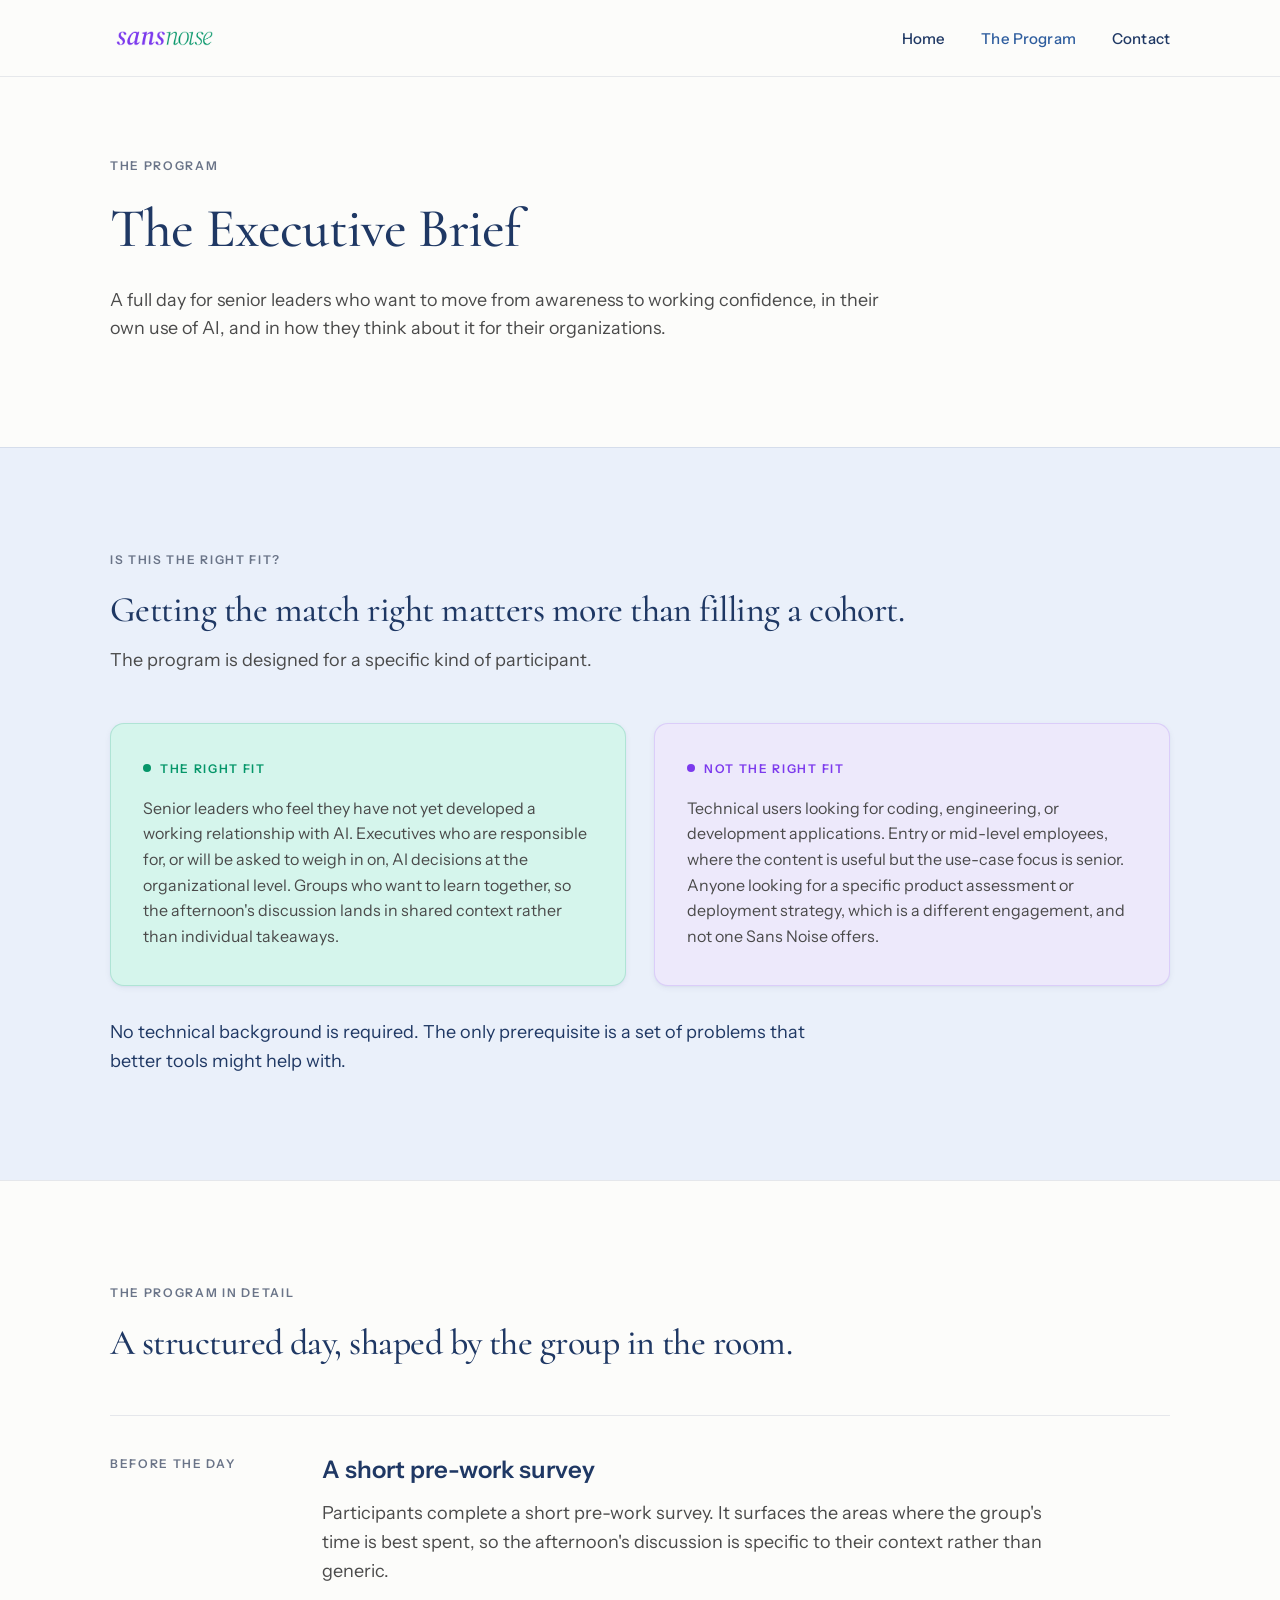
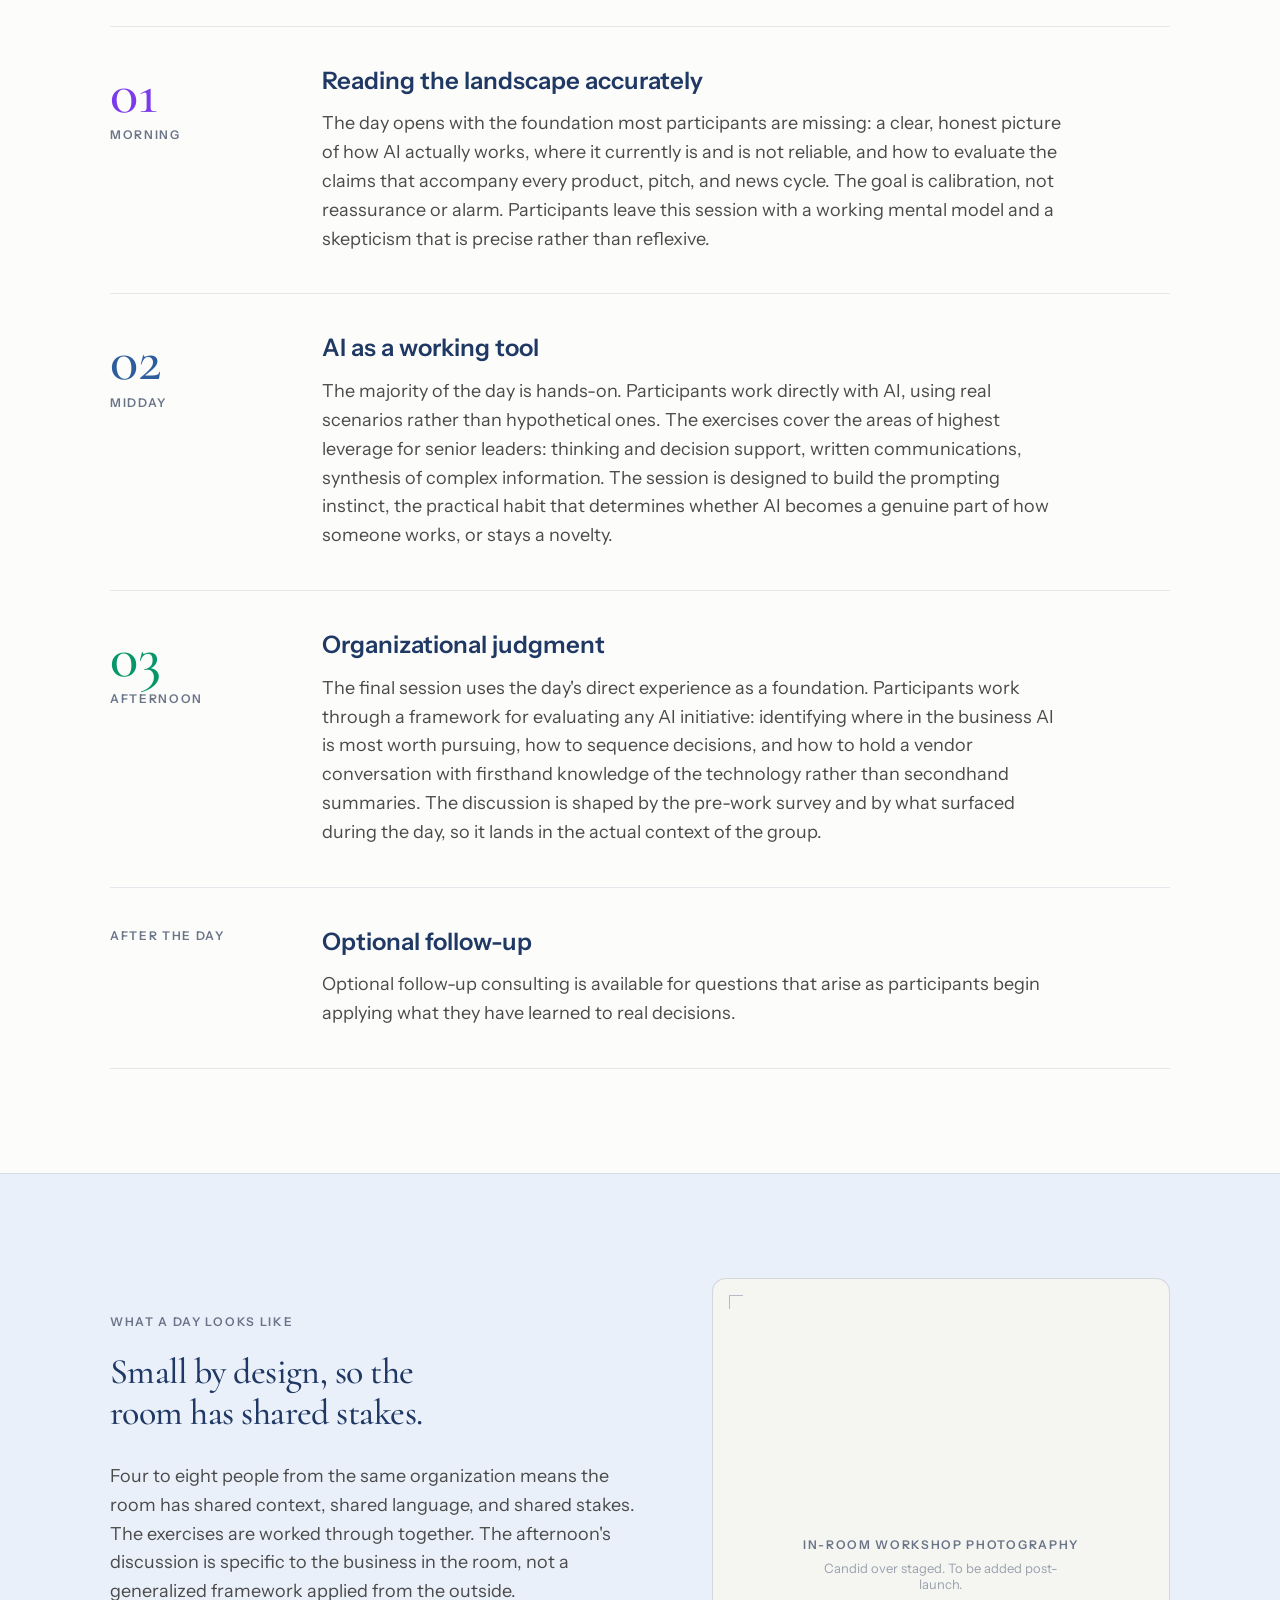
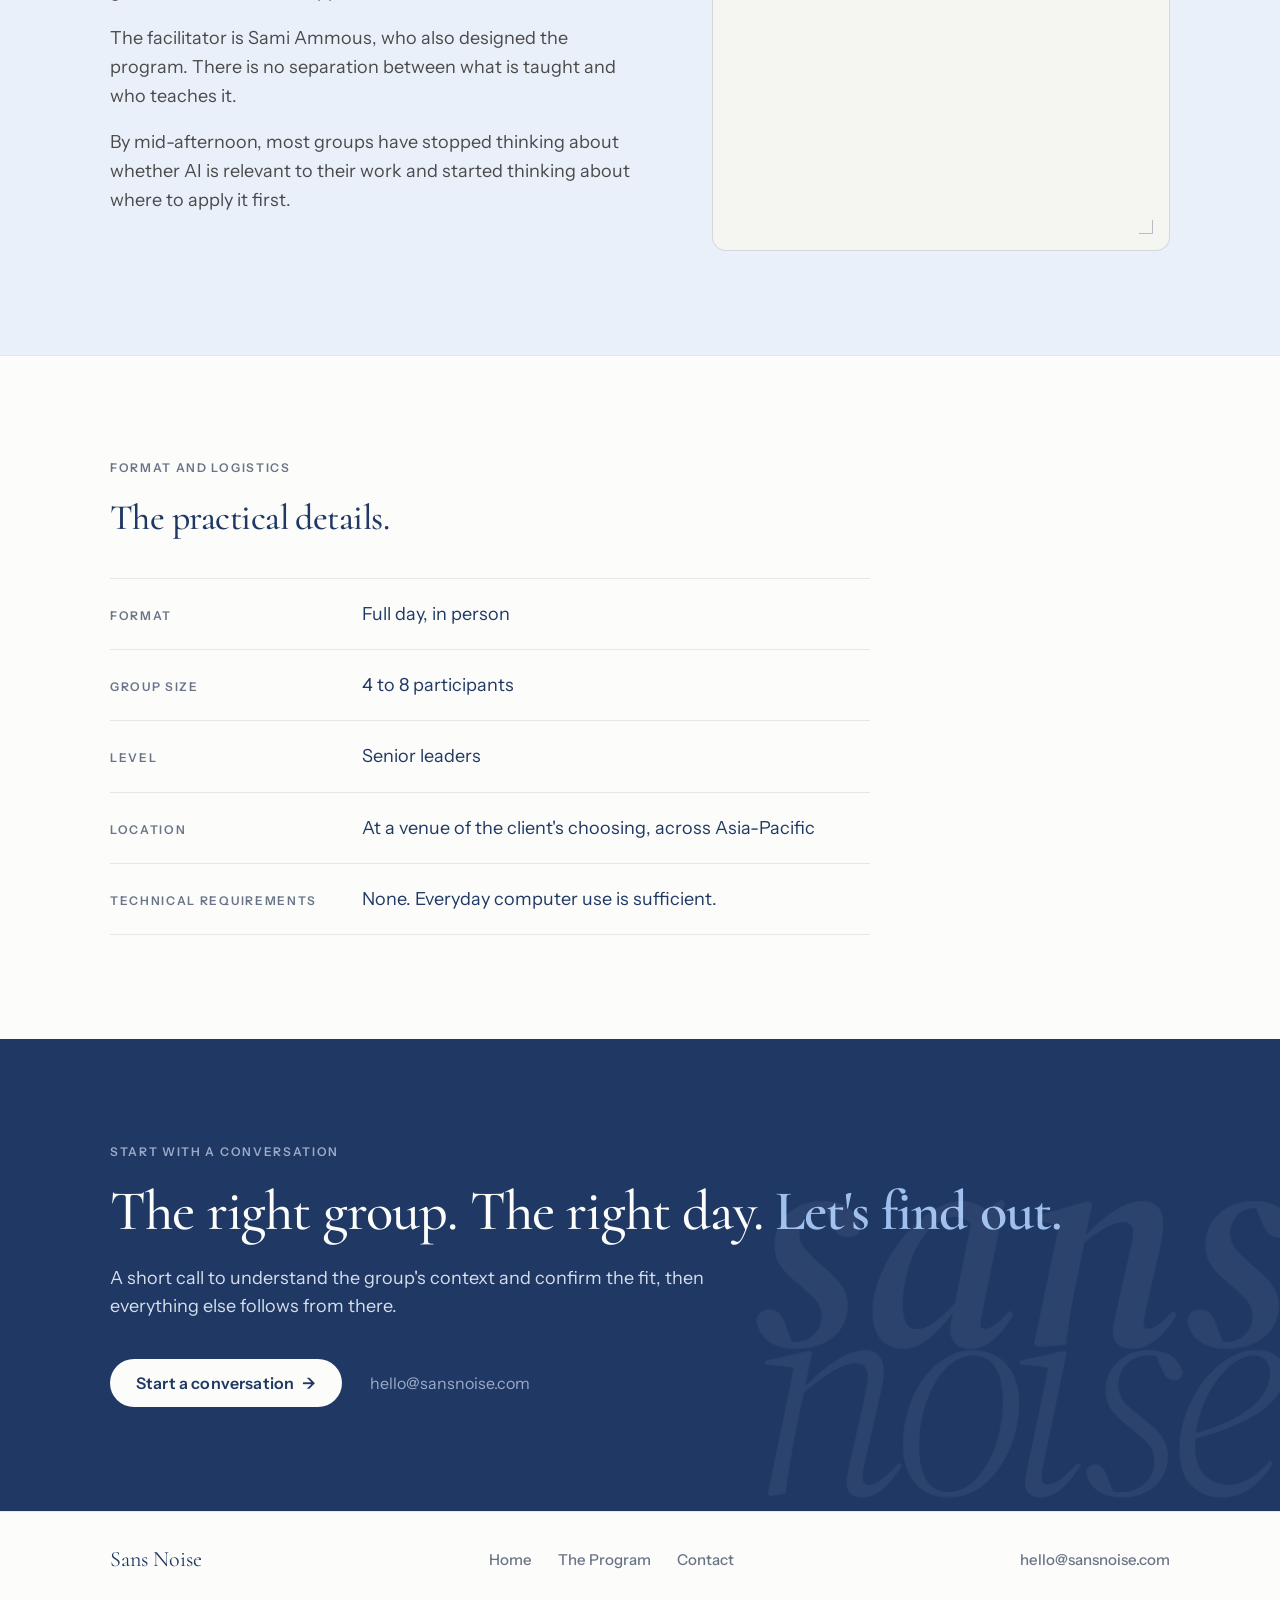
==== program.html @ 5d9443c8 "Latest" ====
<!doctype html>
<html lang="en">
<head>
<meta charset="utf-8">
<meta name="viewport" content="width=device-width, initial-scale=1">
<title>The Executive Brief | AI Leadership Workshop | Sans Noise</title>
<meta name="description" content="A structured full-day workshop for senior leaders. Small cohorts, real scenarios, practical outcomes. Delivered in-person across Asia-Pacific.">
<link rel="stylesheet" href="styles/sn-tokens.css">
<link rel="stylesheet" href="styles/site.css">
<style>
  /* ============================================================
     SANS NOISE · THE PROGRAM
     ============================================================ */

  .page-hero .page-hero__title { font-size: clamp(33px, 4.3vw, 55px); line-height: 1.1; max-width: none; text-wrap: pretty; }
  .page-hero .page-hero__sub { font-size: clamp(17px, 1.4vw, 20px); max-width: 66ch; }

  /* ---------- RIGHT FIT ---------- */
  .fit .eyebrow { margin-bottom: 22px; }
  .fit__head { margin: 0 0 16px; font-size: clamp(26px, 2.8vw, 40px); line-height: 1.16; max-width: none; }
  .fit__lead { margin: 0 0 48px; font-size: var(--fs-body-lg); line-height: var(--lh-relaxed); color: var(--fg-body); max-width: 56ch; }
  .fit__cols { display: grid; grid-template-columns: 1fr 1fr; gap: 28px; }
  @media (max-width: 760px) { .fit__cols { grid-template-columns: 1fr; } }
  .fit__col { padding: 32px 32px 36px; border-radius: var(--radius-lg); border: 1px solid var(--border-hair); background: var(--sn-white); box-shadow: var(--shadow-sm); }
  .fit__col.yes { background: var(--sn-forest-tint); border-color: rgba(5,150,105,0.18); }
  .fit__col.no { background: var(--sn-violet-tint); border-color: rgba(124,58,237,0.16); }
  .fit__col .tag {
    display: inline-flex; align-items: center; gap: 9px; margin-bottom: 20px;
    font-family: var(--font-sans); font-size: var(--fs-eyebrow); font-weight: var(--weight-semibold);
    letter-spacing: var(--tracking-eyebrow); text-transform: uppercase;
  }
  .fit__col.yes .tag { color: var(--sn-forest); }
  .fit__col.no .tag { color: var(--sn-violet); }
  .fit__col .tag .dot { width: 8px; height: 8px; border-radius: 999px; }
  .fit__col.yes .tag .dot { background: var(--sn-forest); }
  .fit__col.no .tag .dot { background: var(--sn-violet); }
  .fit__col p { margin: 0; font-size: var(--fs-body); line-height: var(--lh-relaxed); color: var(--fg-body); }
  .fit__note { margin-top: 28px; }
  .fit__plainnote { margin: 32px 0 0; font-size: var(--fs-body-lg); line-height: var(--lh-relaxed); color: var(--fg-1); max-width: 60ch; }

  /* ---------- PROGRAM IN DETAIL ---------- */
  .detail .eyebrow { margin-bottom: 22px; }
  .detail__head { margin: 0 0 52px; font-size: clamp(26px, 2.8vw, 40px); line-height: 1.16; max-width: none; }
  .phase {
    display: grid; grid-template-columns: 168px 1fr; gap: 44px;
    padding: 40px 0; border-top: 1px solid var(--border-hair); align-items: start;
  }
  .phase:last-child { border-bottom: 1px solid var(--border-hair); }
  @media (max-width: 760px) { .phase { grid-template-columns: 1fr; gap: 14px; padding: 32px 0; } }
  .phase__rail { display: flex; flex-direction: column; gap: 6px; }
  .phase__num { font-family: var(--font-display); font-style: italic; font-weight: 500; font-size: clamp(40px, 4.6vw, 60px); line-height: 0.92; color: var(--sn-midblue); }
  .phase__kicker { font-family: var(--font-sans); font-size: var(--fs-eyebrow); font-weight: var(--weight-semibold); letter-spacing: var(--tracking-eyebrow); text-transform: uppercase; color: var(--fg-2); }
  .phase__title { margin: 0 0 14px; font-family: var(--font-sans); font-weight: 600; font-size: var(--fs-h5); line-height: 1.2; color: var(--fg-1); }
  .phase__body { margin: 0; font-size: var(--fs-body-lg); line-height: var(--lh-relaxed); color: var(--fg-body); max-width: 62ch; }
  .phase--book .phase__title { color: var(--sn-navy); }
  .phase__num.n1 { color: var(--sn-violet); }
  .phase__num.n3 { color: var(--sn-forest); }

  /* ---------- A DAY ---------- */
  .day__grid { display: grid; grid-template-columns: 1.08fr 0.92fr; gap: 64px; align-items: center; }
  @media (max-width: 880px) { .day__grid { grid-template-columns: 1fr; gap: 44px; } }
  .day .eyebrow { margin-bottom: 22px; }
  .day__head { margin: 0 0 28px; font-size: clamp(26px, 2.8vw, 38px); line-height: 1.16; max-width: 20ch; }
  .day__body p { margin: 0 0 18px; font-size: var(--fs-body-lg); line-height: var(--lh-relaxed); color: var(--fg-body); max-width: 56ch; }
  .day__body p:last-child { margin-bottom: 0; }

  /* ---------- LOGISTICS ---------- */
  .specs .eyebrow { margin-bottom: 22px; }
  .specs__head { margin: 0 0 40px; font-size: clamp(26px, 2.8vw, 38px); line-height: 1.16; max-width: 18ch; }
  .specs__list { display: grid; gap: 0; max-width: 760px; }
  .spec { display: grid; grid-template-columns: 220px 1fr; gap: 32px; padding: 22px 0; border-top: 1px solid var(--border-hair); align-items: baseline; }
  .spec:last-child { border-bottom: 1px solid var(--border-hair); }
  @media (max-width: 600px) { .spec { grid-template-columns: 1fr; gap: 6px; padding: 18px 0; } }
  .spec__k { font-family: var(--font-sans); font-size: var(--fs-eyebrow); font-weight: var(--weight-semibold); letter-spacing: var(--tracking-eyebrow); text-transform: uppercase; color: var(--fg-2); }
  .spec__v { font-size: var(--fs-body-lg); line-height: var(--lh-normal); color: var(--fg-1); }
</style>
</head>
<body>

  <!-- ============== HEADER ============== -->
  <header class="site-header">
    <div class="wrap">
      <a class="brand" href="index.html" aria-label="Sans Noise home">
        <img src="assets/logo-horizontal.png" alt="Sans Noise">
      </a>
      <nav class="nav" aria-label="Primary">
        <a href="index.html">Home</a>
        <a href="program.html" aria-current="page">The Program</a>
        <!-- <a href="perspectives.html">Perspectives</a> -->
        <a href="contact.html">Contact</a>
      </nav>
    </div>
  </header>

  <main>
    <!-- ============== HERO ============== -->
    <section class="page-hero" data-screen-label="Program Hero">
      <div class="wrap">
        <div class="reveal">
          <p class="eyebrow">The Program</p>
          <h1 class="page-hero__title display-type">The Executive Brief</h1>
          <p class="page-hero__sub">A full day for senior leaders who want to move from awareness to working confidence, in their own use of AI, and in how they think about it for their organizations.</p>
        </div>
      </div>
    </section>

    <!-- ============== IS THIS THE RIGHT FIT ============== -->
    <section class="band band--pale fit" data-screen-label="Right Fit">
      <div class="wrap">
        <p class="eyebrow reveal">Is this the right fit?</p>
        <h2 class="fit__head display-type reveal">Getting the match right matters more than filling a cohort.</h2>
        <p class="fit__lead reveal">The program is designed for a specific kind of participant.</p>
        <div class="fit__cols">
          <div class="fit__col yes reveal">
            <span class="tag"><span class="dot"></span>The right fit</span>
            <p>Senior leaders who feel they have not yet developed a working relationship with AI. Executives who are responsible for, or will be asked to weigh in on, AI decisions at the organizational level. Groups who want to learn together, so the afternoon's discussion lands in shared context rather than individual takeaways.</p>
          </div>
          <div class="fit__col no reveal">
            <span class="tag"><span class="dot"></span>Not the right fit</span>
            <p>Technical users looking for coding, engineering, or development applications. Entry or mid-level employees, where the content is useful but the use-case focus is senior. Anyone looking for a specific product assessment or deployment strategy, which is a different engagement, and not one Sans Noise offers.</p>
          </div>
        </div>
        <div class="fit__note reveal">
          <p class="fit__plainnote">No technical background is required. The only prerequisite is a set of problems that better tools might help with.</p>
        </div>
      </div>
    </section>

    <!-- ============== THE PROGRAM IN DETAIL ============== -->
    <section class="band detail" data-screen-label="Program Detail">
      <div class="wrap">
        <p class="eyebrow reveal">The Program in Detail</p>
        <h2 class="detail__head display-type reveal">A structured day, shaped by the group in the room.</h2>
        <div class="phases">
          <article class="phase phase--book reveal">
            <div class="phase__rail"><span class="phase__kicker">Before the day</span></div>
            <div>
              <h3 class="phase__title">A short pre-work survey</h3>
              <p class="phase__body">Participants complete a short pre-work survey. It surfaces the areas where the group's time is best spent, so the afternoon's discussion is specific to their context rather than generic.</p>
            </div>
          </article>
          <article class="phase reveal">
            <div class="phase__rail"><span class="phase__num n1">01</span><span class="phase__kicker">Morning</span></div>
            <div>
              <h3 class="phase__title">Reading the landscape accurately</h3>
              <p class="phase__body">The day opens with the foundation most participants are missing: a clear, honest picture of how AI actually works, where it currently is and is not reliable, and how to evaluate the claims that accompany every product, pitch, and news cycle. The goal is calibration, not reassurance or alarm. Participants leave this session with a working mental model and a skepticism that is precise rather than reflexive.</p>
            </div>
          </article>
          <article class="phase reveal">
            <div class="phase__rail"><span class="phase__num">02</span><span class="phase__kicker">Midday</span></div>
            <div>
              <h3 class="phase__title">AI as a working tool</h3>
              <p class="phase__body">The majority of the day is hands-on. Participants work directly with AI, using real scenarios rather than hypothetical ones. The exercises cover the areas of highest leverage for senior leaders: thinking and decision support, written communications, synthesis of complex information. The session is designed to build the prompting instinct, the practical habit that determines whether AI becomes a genuine part of how someone works, or stays a novelty.</p>
            </div>
          </article>
          <article class="phase reveal">
            <div class="phase__rail"><span class="phase__num n3">03</span><span class="phase__kicker">Afternoon</span></div>
            <div>
              <h3 class="phase__title">Organizational judgment</h3>
              <p class="phase__body">The final session uses the day's direct experience as a foundation. Participants work through a framework for evaluating any AI initiative: identifying where in the business AI is most worth pursuing, how to sequence decisions, and how to hold a vendor conversation with firsthand knowledge of the technology rather than secondhand summaries. The discussion is shaped by the pre-work survey and by what surfaced during the day, so it lands in the actual context of the group.</p>
            </div>
          </article>
          <article class="phase phase--book reveal">
            <div class="phase__rail"><span class="phase__kicker">After the day</span></div>
            <div>
              <h3 class="phase__title">Optional follow-up</h3>
              <p class="phase__body">Optional follow-up consulting is available for questions that arise as participants begin applying what they have learned to real decisions.</p>
            </div>
          </article>
        </div>
      </div>
    </section>

    <!-- ============== WHAT A DAY LOOKS LIKE ============== -->
    <section class="band band--pale day" data-screen-label="A Day">
      <div class="wrap">
        <div class="day__grid">
          <div class="reveal">
            <p class="eyebrow">What a Day Looks Like</p>
            <h2 class="day__head display-type">Small by design, so the room has shared stakes.</h2>
            <div class="day__body">
              <p>Four to eight people from the same organization means the room has shared context, shared language, and shared stakes. The exercises are worked through together. The afternoon's discussion is specific to the business in the room, not a generalized framework applied from the outside.</p>
              <p>The facilitator is Sami Ammous, who also designed the program. There is no separation between what is taught and who teaches it.</p>
              <p>By mid-afternoon, most groups have stopped thinking about whether AI is relevant to their work and started thinking about where to apply it first.</p>
            </div>
          </div>
          <div class="reveal">
            <div class="photo-slot ratio-portrait">
              <span class="ps-label">In-room workshop photography</span>
              <span class="ps-note">Candid over staged. To be added post-launch.</span>
            </div>
          </div>
        </div>
      </div>
    </section>

    <!-- ============== FORMAT AND LOGISTICS ============== -->
    <section class="band specs" data-screen-label="Logistics">
      <div class="wrap">
        <p class="eyebrow reveal">Format and Logistics</p>
        <h2 class="specs__head display-type reveal">The practical details.</h2>
        <div class="specs__list reveal">
          <div class="spec"><div class="spec__k">Format</div><div class="spec__v">Full day, in person</div></div>
          <div class="spec"><div class="spec__k">Group size</div><div class="spec__v">4 to 8 participants</div></div>
          <div class="spec"><div class="spec__k">Level</div><div class="spec__v">Senior leaders</div></div>
          <div class="spec"><div class="spec__k">Location</div><div class="spec__v">At a venue of the client's choosing, across Asia-Pacific</div></div>
          <div class="spec"><div class="spec__k">Technical requirements</div><div class="spec__v">None. Everyday computer use is sufficient.</div></div>
        </div>
      </div>
    </section>

    <!-- ============== CTA ============== -->
    <section class="band cta-band" data-screen-label="Program CTA">
      <div class="cta-band__watermark"><img src="assets/logo-watermark.png" alt=""></div>
      <div class="wrap">
        <p class="eyebrow reveal">Start with a conversation</p>
        <h2 class="cta-band__head display-type reveal">The right group. The right day. <em>Let's find out.</em></h2>
        <p class="cta-band__body reveal">A short call to understand the group's context and confirm the fit, then everything else follows from there.</p>
        <div class="cta-band__actions reveal">
          <a class="btn btn-inverse" href="contact.html">Start a conversation <span class="arr">→</span></a>
          <a class="cta-band__email" href="mailto:hello@sansnoise.com">hello@sansnoise.com</a>
        </div>
      </div>
    </section>
  </main>

  <!-- ============== FOOTER ============== -->
  <footer class="site-footer">
    <div class="wrap">
      <div class="foot-left">Sans Noise</div>
      <div class="foot-center">
        <a href="index.html">Home</a>
        <a href="program.html">The Program</a>
        <!-- <a href="perspectives.html">Perspectives</a> -->
        <a href="contact.html">Contact</a>
      </div>
      <div class="foot-right">
        <a href="mailto:hello@sansnoise.com">hello@sansnoise.com</a>
      </div>
    </div>
  </footer>

  <script>
    (function () {
      var els = document.querySelectorAll('.reveal');
      if (!('IntersectionObserver' in window) || matchMedia('(prefers-reduced-motion: reduce)').matches) {
        els.forEach(function (el) { el.classList.add('in'); });
        return;
      }
      var io = new IntersectionObserver(function (entries) {
        entries.forEach(function (en) {
          if (en.isIntersecting) { en.target.classList.add('in'); io.unobserve(en.target); }
        });
      }, { threshold: 0.12, rootMargin: '0px 0px -8% 0px' });
      els.forEach(function (el) {
        var r = el.getBoundingClientRect();
        if (r.top < (window.innerHeight || 0) * 0.95) { el.classList.add('in'); }
        else { io.observe(el); }
      });
      setTimeout(function () { els.forEach(function (el) { el.classList.add('in'); }); }, 2500);
    })();
  </script>
</body>
</html>
---- styles/sn-tokens.css ----
/* ============================================================
   SANS NOISE · COLORS & TYPE FOUNDATION
   "Clarity in a world of constant noise."
   ============================================================ */

/* ---------- FONTS ---------- */
@font-face {
  font-family: "Cormorant";
  src: url("../fonts/Cormorant-VariableFont_wght.ttf") format("truetype-variations");
  font-weight: 300 700;
  font-style: normal;
  font-display: swap;
}
@font-face {
  font-family: "Cormorant";
  src: url("../fonts/Cormorant-VariableFont_wght.ttf") format("truetype-variations");
  font-weight: 300 700;
  font-style: italic;
  font-display: swap;
  font-synthesis: style; /* TTF is upright; logotype italic is synthesized */
}
@font-face {
  font-family: "Instrument Sans";
  src: url("../fonts/InstrumentSans-VariableFont_wdth_wght.ttf") format("truetype-variations");
  font-weight: 400 700;
  font-style: normal;
  font-display: swap;
}

/* ============================================================
   COLOR TOKENS
   Three brand colors (Navy / Violet / Forest), matching tints,
   and a warm off-white neutral ramp. The Cream/Canvas backdrop
   is non-negotiable — pure #FFFFFF is reserved for cards and
   surfaces that need to lift off the page.
   ============================================================ */
:root {
  /* --- Primary brand --- */
  --sn-navy:   #1A2C52;  /* Ink. Backgrounds for hero/title/module-cover slides. */
  --sn-violet: #7C3AED;  /* "sans" — accent, links, emphasis on light bgs. */
  --sn-forest: #059669;  /* "noise" — accent, success, positive deltas. */

  /* Slightly darker navy steps used in the deck for layering */
  --sn-navy-700: #1E3668;
  --sn-navy-600: #2A4480;

  /* --- Tints (10–15% wash of each primary) --- */
  --sn-violet-tint: #EDE9FB;
  --sn-forest-tint: #D5F5EC;
  --sn-navy-tint:   #E8EBF2;

  /* --- Neutrals (warm, paper-leaning) --- */
  --sn-canvas:  #FAFAF7;  /* Page background. Warm off-white. */
  --sn-surface: #F2F2EE;  /* Subtle elevated surface on canvas. */
  --sn-slate:   #6B7280;  /* Secondary text, meta, captions. */
  --sn-ink:     #1A2C52;  /* Primary text = Navy. */
  --sn-white:   #FFFFFF;  /* Cards, data tables, lift-off surfaces. */

  /* --- Semantic foreground / background aliases --- */
  --fg-1: var(--sn-ink);        /* Headlines, primary body */
  --fg-2: var(--sn-slate);      /* Secondary body, meta */
  --fg-3: #9CA3AF;              /* Tertiary, deemphasized */
  --fg-inverse: var(--sn-canvas); /* Text on navy backgrounds */
  --fg-violet:  var(--sn-violet);
  --fg-forest:  var(--sn-forest);

  --bg-page:    var(--sn-canvas);
  --bg-card:    var(--sn-white);
  --bg-soft:    var(--sn-surface);
  --bg-inverse: var(--sn-navy);
  --bg-violet-soft: var(--sn-violet-tint);
  --bg-forest-soft: var(--sn-forest-tint);
  --bg-navy-soft:   var(--sn-navy-tint);

  /* --- Borders / dividers --- */
  --border-hair:   rgba(26, 44, 82, 0.10);  /* navy @ 10% */
  --border-soft:   rgba(26, 44, 82, 0.18);
  --border-strong: rgba(26, 44, 82, 0.32);

  /* --- Semantic state --- */
  --positive: var(--sn-forest);
  --warning:  #B45309;   /* amber-700, warm to match palette */
  --critical: #B91C1C;   /* red-700 */

  /* ============================================================
     TYPE TOKENS
     Two families. No third. Discipline > decoration.
     - Cormorant (serif): logo, display headlines, pull quotes.
       Use sparingly — almost always in italic on the brand mark,
       upright for editorial display.
     - Instrument Sans: everything else. Body, UI, eyebrows,
       data labels, captions.
     ============================================================ */
  --font-display: "Cormorant", "Cormorant Garamond", Georgia, "Times New Roman", serif;
  --font-sans:    "Instrument Sans", "Inter", -apple-system, BlinkMacSystemFont, "Segoe UI", system-ui, sans-serif;
  --font-mono:    ui-monospace, "SF Mono", "JetBrains Mono", Menlo, Consolas, monospace;

  /* Scale — built around a 1920x1080 slide canvas; clamp on web */
  --fs-eyebrow:   0.75rem;   /* 12 — UPPERCASE label, tracked */
  --fs-meta:      0.8125rem; /* 13 — captions, footnotes */
  --fs-body-sm:   0.9375rem; /* 15 */
  --fs-body:      1rem;      /* 16 */
  --fs-body-lg:   1.125rem;  /* 18 — lead paragraphs */
  --fs-h6:        1.25rem;   /* 20 */
  --fs-h5:        1.5rem;    /* 24 */
  --fs-h4:        1.875rem;  /* 30 */
  --fs-h3:        2.5rem;    /* 40 */
  --fs-h2:        3.25rem;   /* 52 */
  --fs-h1:        4.5rem;    /* 72 */
  --fs-display:   6rem;      /* 96 — slide hero */

  --lh-tight:   1.05;
  --lh-snug:    1.2;
  --lh-normal:  1.45;
  --lh-relaxed: 1.6;

  --tracking-eyebrow: 0.14em;
  --tracking-display: -0.015em;
  --tracking-body:    0;

  --weight-regular:  400;
  --weight-medium:   500;
  --weight-semibold: 600;
  --weight-bold:     700;

  /* ============================================================
     SPACING · RADII · ELEVATION
     ============================================================ */
  --space-0:  0;
  --space-1:  4px;
  --space-2:  8px;
  --space-3:  12px;
  --space-4:  16px;
  --space-5:  24px;
  --space-6:  32px;
  --space-7:  48px;
  --space-8:  64px;
  --space-9:  96px;
  --space-10: 128px;

  --radius-xs: 4px;
  --radius-sm: 6px;
  --radius-md: 10px;
  --radius-lg: 14px;
  --radius-xl: 20px;
  --radius-pill: 999px;

  --shadow-xs: 0 1px 2px rgba(26, 44, 82, 0.06);
  --shadow-sm: 0 2px 6px rgba(26, 44, 82, 0.06), 0 1px 2px rgba(26, 44, 82, 0.04);
  --shadow-md: 0 8px 24px rgba(26, 44, 82, 0.08), 0 2px 4px rgba(26, 44, 82, 0.04);
  --shadow-lg: 0 16px 36px rgba(26, 44, 82, 0.10), 0 3px 8px rgba(26, 44, 82, 0.05);

  --ring-violet: 0 0 0 3px rgba(124, 58, 237, 0.18);
  --ring-forest: 0 0 0 3px rgba(5, 150, 105, 0.20);

  /* Motion — restrained, editorial */
  --ease-soft: cubic-bezier(0.22, 0.61, 0.36, 1);
  --ease-out:  cubic-bezier(0.16, 1, 0.3, 1);
  --dur-fast:   140ms;
  --dur-base:   240ms;
  --dur-slow:   520ms;
}

/* ============================================================
   SEMANTIC TYPE CLASSES
   Use these instead of restating font/size/weight everywhere.
   ============================================================ */
.sn-eyebrow {
  font-family: var(--font-sans);
  font-size: var(--fs-eyebrow);
  font-weight: var(--weight-semibold);
  letter-spacing: var(--tracking-eyebrow);
  text-transform: uppercase;
  color: var(--fg-2);
}

.sn-display {
  font-family: var(--font-display);
  font-style: italic;
  font-weight: 500;
  font-size: var(--fs-display);
  line-height: var(--lh-tight);
  letter-spacing: var(--tracking-display);
  color: var(--fg-1);
  text-wrap: balance;
}

.sn-h1 {
  font-family: var(--font-display);
  font-style: italic;
  font-weight: 500;
  font-size: var(--fs-h1);
  line-height: var(--lh-tight);
  letter-spacing: var(--tracking-display);
  color: var(--fg-1);
  text-wrap: balance;
}
.sn-h2 {
  font-family: var(--font-display);
  font-style: italic;
  font-weight: 500;
  font-size: var(--fs-h2);
  line-height: var(--lh-snug);
  color: var(--fg-1);
  text-wrap: balance;
}
.sn-h3 {
  font-family: var(--font-display);
  font-weight: 500;
  font-size: var(--fs-h3);
  line-height: var(--lh-snug);
  color: var(--fg-1);
}
.sn-h4 {
  font-family: var(--font-sans);
  font-weight: 600;
  font-size: var(--fs-h4);
  line-height: var(--lh-snug);
  color: var(--fg-1);
}
.sn-h5 {
  font-family: var(--font-sans);
  font-weight: 600;
  font-size: var(--fs-h5);
  line-height: var(--lh-snug);
  color: var(--fg-1);
}
.sn-h6 {
  font-family: var(--font-sans);
  font-weight: 600;
  font-size: var(--fs-h6);
  line-height: var(--lh-snug);
  color: var(--fg-1);
}

.sn-lead {
  font-family: var(--font-sans);
  font-size: var(--fs-body-lg);
  line-height: var(--lh-relaxed);
  color: var(--fg-1);
}

.sn-body {
  font-family: var(--font-sans);
  font-size: var(--fs-body);
  line-height: var(--lh-relaxed);
  color: var(--fg-1);
}

.sn-meta {
  font-family: var(--font-sans);
  font-size: var(--fs-meta);
  line-height: var(--lh-normal);
  color: var(--fg-2);
}

.sn-quote {
  font-family: var(--font-display);
  font-style: italic;
  font-weight: 500;
  font-size: var(--fs-h2);
  line-height: var(--lh-snug);
  color: var(--fg-1);
}

/* Inline accent helpers — used to colour single words in headlines
   ("constant noise.", "discernment:", "diagnose."). */
.sn-violet { color: var(--sn-violet); }
.sn-forest { color: var(--sn-forest); }
.sn-navy   { color: var(--sn-navy);   }
---- styles/site.css ----
/* ============================================================
   SANS NOISE · SITE FOUNDATION (shared across all pages)
   Loads after sn-tokens.css and re-points the brand palette to
   the v3 website spec: navy ink, mid-blue accent, pale-blue
   grounds, slate body, amber callouts. No violet, no forest.
   ============================================================ */

:root {
  /* --- v3 brand palette --- */
  --sn-navy:        #1F3864;  /* headings, nav, footer, chapter ground */
  --sn-navy-700:    #182C50;  /* hover / deepen */
  --sn-midblue:     #2E5D9E;  /* accent: links, hover, CTA buttons */
  --sn-midblue-700: #244B80;  /* button hover */
  --sn-paleblue:    #D9E2F3;  /* section grounds, dividers */
  --sn-paleblue-soft: #EAF0FA;/* lighter wash */
  --sn-slate-body:  #4A4A4A;  /* body text */
  --sn-amber-bg:    #FFF3CD;  /* callout fill */
  --sn-amber-border:#E6A817;  /* callout border */

  --sn-canvas:  #FCFCFA;      /* warm near-white page ground */
  --sn-surface: #F5F6F2;      /* quiet elevated surface */
  --sn-ink:     #1F3864;
  --sn-white:   #FFFFFF;

  /* semantic */
  --fg-1: #1F3864;            /* headings */
  --fg-body: #4A4A4A;         /* running body copy */
  --fg-2: #6A7488;            /* eyebrows, meta, captions */
  --fg-3: #9AA1AE;            /* tertiary */
  --fg-inverse: #FCFCFA;

  --accent: var(--sn-midblue);

  --border-hair:   rgba(31, 56, 100, 0.10);
  --border-soft:   rgba(31, 56, 100, 0.16);
  --border-strong: rgba(31, 56, 100, 0.30);

  --shadow-sm: 0 2px 6px rgba(31, 56, 100, 0.06), 0 1px 2px rgba(31, 56, 100, 0.04);
  --shadow-md: 0 8px 24px rgba(31, 56, 100, 0.08), 0 2px 4px rgba(31, 56, 100, 0.04);
  --shadow-lg: 0 18px 40px rgba(31, 56, 100, 0.10), 0 3px 8px rgba(31, 56, 100, 0.05);

  --ring-accent: 0 0 0 3px rgba(46, 93, 158, 0.20);

  /* tweakable site-level knobs (overridden on home) */
  --sec-pad-y: 104px;
  --measure: 1140px;
  --font-head: var(--font-display);
  --head-style: italic;
  --head-weight: 500;
  --head-track: var(--tracking-display);
}

*, *::before, *::after { box-sizing: border-box; }
html { scroll-behavior: smooth; }
@media (prefers-reduced-motion: reduce) { html { scroll-behavior: auto; } }

body {
  margin: 0;
  background: var(--sn-canvas);
  color: var(--fg-body);
  font-family: var(--font-sans);
  -webkit-font-smoothing: antialiased;
  text-rendering: optimizeLegibility;
}

::selection { background: var(--sn-paleblue); color: var(--sn-navy); }

.wrap { max-width: var(--measure); margin: 0 auto; padding: 0 40px; }
.wrap--narrow { max-width: 760px; }
@media (max-width: 720px) { .wrap { padding: 0 24px; } }

/* ---------- TYPE PRIMITIVES ---------- */
.eyebrow {
  font-family: var(--font-sans);
  font-size: var(--fs-eyebrow);
  font-weight: var(--weight-semibold);
  letter-spacing: var(--tracking-eyebrow);
  text-transform: uppercase;
  color: var(--fg-2);
  margin: 0;
}

.display-type {
  font-family: var(--font-head);
  font-style: var(--head-style);
  font-weight: var(--head-weight);
  letter-spacing: var(--head-track);
  color: var(--fg-1);
}
em.accent { color: var(--accent); font-style: italic; font-weight: 600; }
.hl-violet { color: var(--sn-violet); }
.hl-forest { color: var(--sn-forest); }
.hl-blue { color: var(--sn-midblue); }

a { color: var(--sn-midblue); }

/* ---------- HEADER ---------- */
.site-header {
  position: sticky; top: 0; z-index: 50;
  background: color-mix(in srgb, var(--sn-canvas) 88%, transparent);
  backdrop-filter: saturate(1.1) blur(6px);
  border-bottom: 1px solid var(--border-hair);
}
.site-header .wrap {
  display: flex; align-items: center; justify-content: space-between;
  height: 76px;
}
.brand { display: flex; align-items: center; gap: 10px; text-decoration: none; }
.brand img { height: 25px; display: block; }
.nav { display: flex; align-items: center; gap: 36px; }
.nav a {
  font-family: var(--font-sans);
  font-size: var(--fs-body-sm);
  font-weight: var(--weight-medium);
  color: var(--fg-1);
  text-decoration: none;
  letter-spacing: 0.01em;
  transition: color var(--dur-base) var(--ease-soft);
}
.nav a:hover { color: var(--sn-midblue); }
.nav a[aria-current="page"] { color: var(--sn-midblue); }
@media (max-width: 560px) { .nav { gap: 22px; } }

/* ---------- BUTTONS / LINKS ---------- */
.btn {
  display: inline-flex; align-items: center; gap: 8px;
  font-family: var(--font-sans); font-size: var(--fs-body);
  font-weight: var(--weight-semibold); letter-spacing: 0.01em;
  border: none; cursor: pointer; text-decoration: none;
  padding: 14px 26px; border-radius: var(--radius-pill);
  transition: background var(--dur-base) var(--ease-soft),
              color var(--dur-base) var(--ease-soft),
              transform var(--dur-fast) var(--ease-soft);
}
.btn .arr { transition: transform var(--dur-base) var(--ease-soft); }
.btn:hover .arr { transform: translateX(3px); }
.btn:active { transform: translateY(1px); }
.btn-primary { background: var(--sn-midblue); color: #fff; }
.btn-primary:hover { background: var(--sn-midblue-700); }
.btn-inverse { background: var(--sn-canvas); color: var(--sn-navy); }
.btn-inverse:hover { background: #ECECE4; }

.link-ghost {
  display: inline-flex; align-items: center; gap: 7px;
  font-family: var(--font-sans); font-size: var(--fs-body);
  font-weight: var(--weight-semibold); color: var(--sn-midblue);
  text-decoration: none; letter-spacing: 0.01em;
  transition: color var(--dur-base) var(--ease-soft);
}
.link-ghost .arr { transition: transform var(--dur-base) var(--ease-soft); }
.link-ghost:hover { color: var(--sn-navy); }
.link-ghost:hover .arr { transform: translateX(3px); }

a.inline-link { color: var(--sn-midblue); text-decoration: none; border-bottom: 1px solid rgba(46,93,158,0.35); transition: color var(--dur-base) var(--ease-soft), border-color var(--dur-base) var(--ease-soft); }
a.inline-link:hover { color: var(--sn-navy); border-bottom-color: var(--sn-navy); }

/* ---------- SECTION BANDS ---------- */
section { scroll-margin-top: 92px; }
.band { padding: var(--sec-pad-y) 0; }
.band + .band { border-top: 1px solid var(--border-hair); }
.band--pale { background: var(--sn-paleblue-soft); border-top: 1px solid var(--border-hair); }

/* ---------- CALLOUT (amber, used sparingly) ---------- */
.callout {
  background: var(--sn-amber-bg);
  border: 1px solid var(--sn-amber-border);
  border-radius: var(--radius-md);
  padding: 20px 24px;
  font-size: var(--fs-body);
  line-height: var(--lh-relaxed);
  color: #5C4708;
}

/* ---------- PHOTO PLACEHOLDER SLOT ---------- */
.photo-slot {
  position: relative;
  background: var(--sn-surface);
  border: 1px solid var(--border-soft);
  border-radius: var(--radius-lg);
  display: flex; flex-direction: column; align-items: center; justify-content: center;
  text-align: center; gap: 8px; padding: 28px;
  color: var(--fg-2);
}
.photo-slot.ratio-portrait { aspect-ratio: 4 / 5; }
.photo-slot.ratio-wide { aspect-ratio: 16 / 9; }
.photo-slot.ratio-square { aspect-ratio: 1 / 1; }
.photo-slot::before, .photo-slot::after {
  content: ""; position: absolute; width: 14px; height: 14px;
  border-color: var(--border-strong); border-style: solid;
}
.photo-slot::before { top: 16px; left: 16px; border-width: 1px 0 0 1px; }
.photo-slot::after { bottom: 16px; right: 16px; border-width: 0 1px 1px 0; }
.photo-slot .ps-label {
  font-family: var(--font-sans); font-size: var(--fs-eyebrow);
  font-weight: var(--weight-semibold); letter-spacing: var(--tracking-eyebrow);
  text-transform: uppercase; color: var(--fg-2);
}
.photo-slot .ps-note { font-family: var(--font-sans); font-size: var(--fs-meta); color: var(--fg-3); max-width: 26ch; }

/* ---------- PULL QUOTE ---------- */
.pullquote {
  margin: 48px 0; padding-left: 28px;
  border-left: 2px solid var(--sn-midblue);
  font-family: var(--font-display); font-style: italic; font-weight: 500;
  font-size: clamp(26px, 3vw, 40px); line-height: 1.18; color: var(--fg-1);
  max-width: 24ch;
}

/* ---------- CTA BAND (navy chapter) ---------- */
.cta-band { background: var(--sn-navy); color: var(--sn-canvas); position: relative; overflow: hidden; }
.cta-band .eyebrow { color: #9DABC8; margin-bottom: 22px; }
.cta-band__head { margin: 0 0 22px; font-size: clamp(34px, 4.4vw, 58px); line-height: 1.08; color: var(--sn-canvas); }
.cta-band__head em { color: #9FC0EE; font-style: italic; font-weight: 600; }
.cta-band__body { margin: 0 0 38px; font-size: var(--fs-body-lg); line-height: var(--lh-relaxed); color: #D7DEEC; max-width: 50ch; }
.cta-band__actions { display: flex; align-items: center; gap: 28px; flex-wrap: wrap; }
.cta-band__email { font-family: var(--font-sans); font-size: var(--fs-body); color: #9DABC8; text-decoration: none; transition: color var(--dur-base) var(--ease-soft); }
.cta-band__email:hover { color: var(--sn-canvas); }
.cta-band__watermark { position: absolute; right: -3%; bottom: -28%; width: 46%; max-width: 620px; opacity: 0.06; pointer-events: none; }
.cta-band__watermark img { width: 100%; display: block; }

/* ---------- FOOTER ---------- */
.site-footer { background: var(--sn-canvas); border-top: 1px solid var(--border-hair); padding: 34px 0; }
.site-footer .wrap { display: flex; align-items: center; justify-content: space-between; gap: 24px; flex-wrap: wrap; }
.site-footer .foot-left { font-family: var(--font-display); font-style: italic; font-size: 22px; color: var(--fg-1); }
.site-footer .foot-center { display: flex; gap: 26px; }
.site-footer .foot-center a, .site-footer .foot-right a {
  font-family: var(--font-sans); font-size: var(--fs-body-sm); font-weight: var(--weight-medium);
  color: var(--fg-2); text-decoration: none; transition: color var(--dur-base) var(--ease-soft);
}
.site-footer .foot-center a:hover, .site-footer .foot-right a:hover { color: var(--sn-midblue); }

/* ---------- ENTRANCE ---------- */
@media (prefers-reduced-motion: no-preference) {
  .reveal { opacity: 0; transform: translateY(14px); }
  .reveal.in { opacity: 1; transform: none; transition: opacity 620ms var(--ease-soft), transform 620ms var(--ease-soft); }
}

/* ---------- SHARED PAGE-HERO (interior pages) ---------- */
.page-hero { padding: clamp(64px, 9vh, 116px) 0 var(--sec-pad-y); }
.page-hero .eyebrow { margin-bottom: 26px; }
.page-hero__title { margin: 0 0 26px; font-size: clamp(40px, 6vw, 78px); line-height: 1.04; color: var(--fg-1); }
.page-hero__sub { margin: 0; max-width: 40ch; font-size: clamp(19px, 1.7vw, 22px); line-height: var(--lh-relaxed); color: var(--fg-body); }
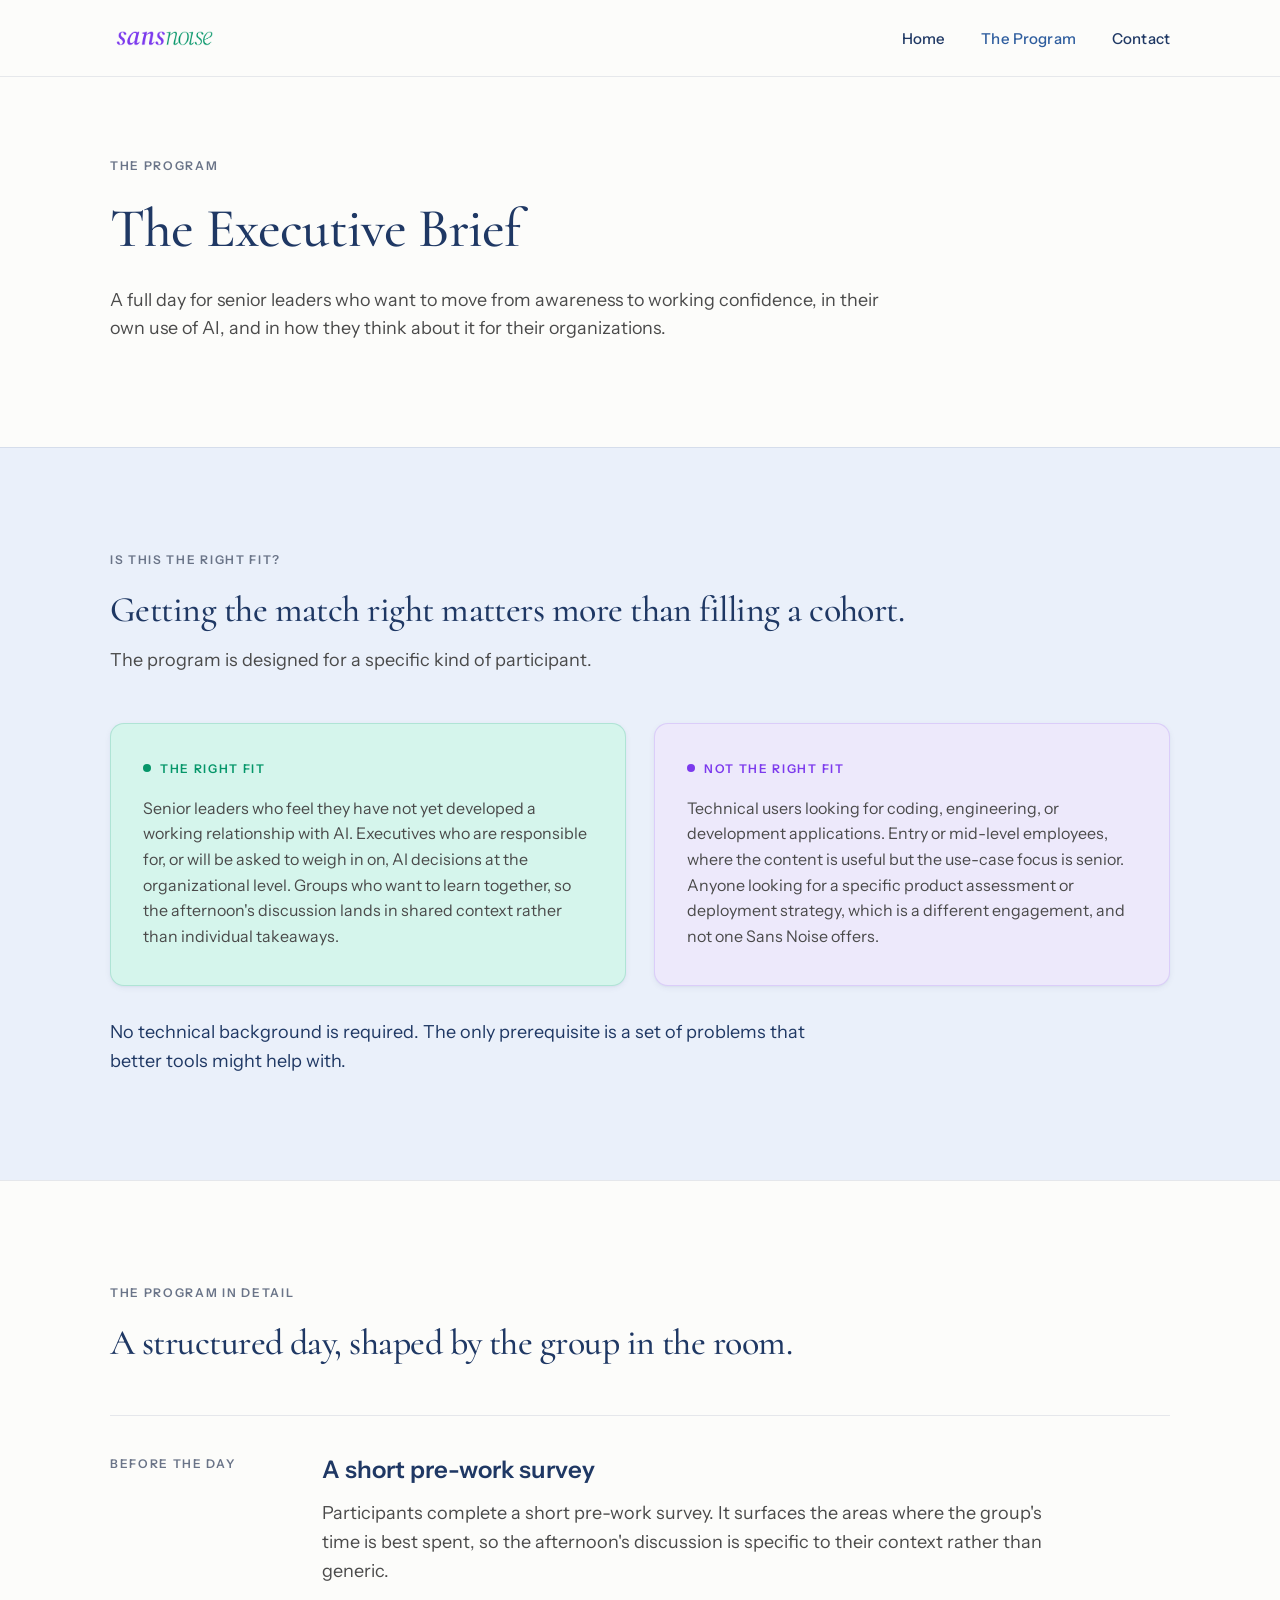
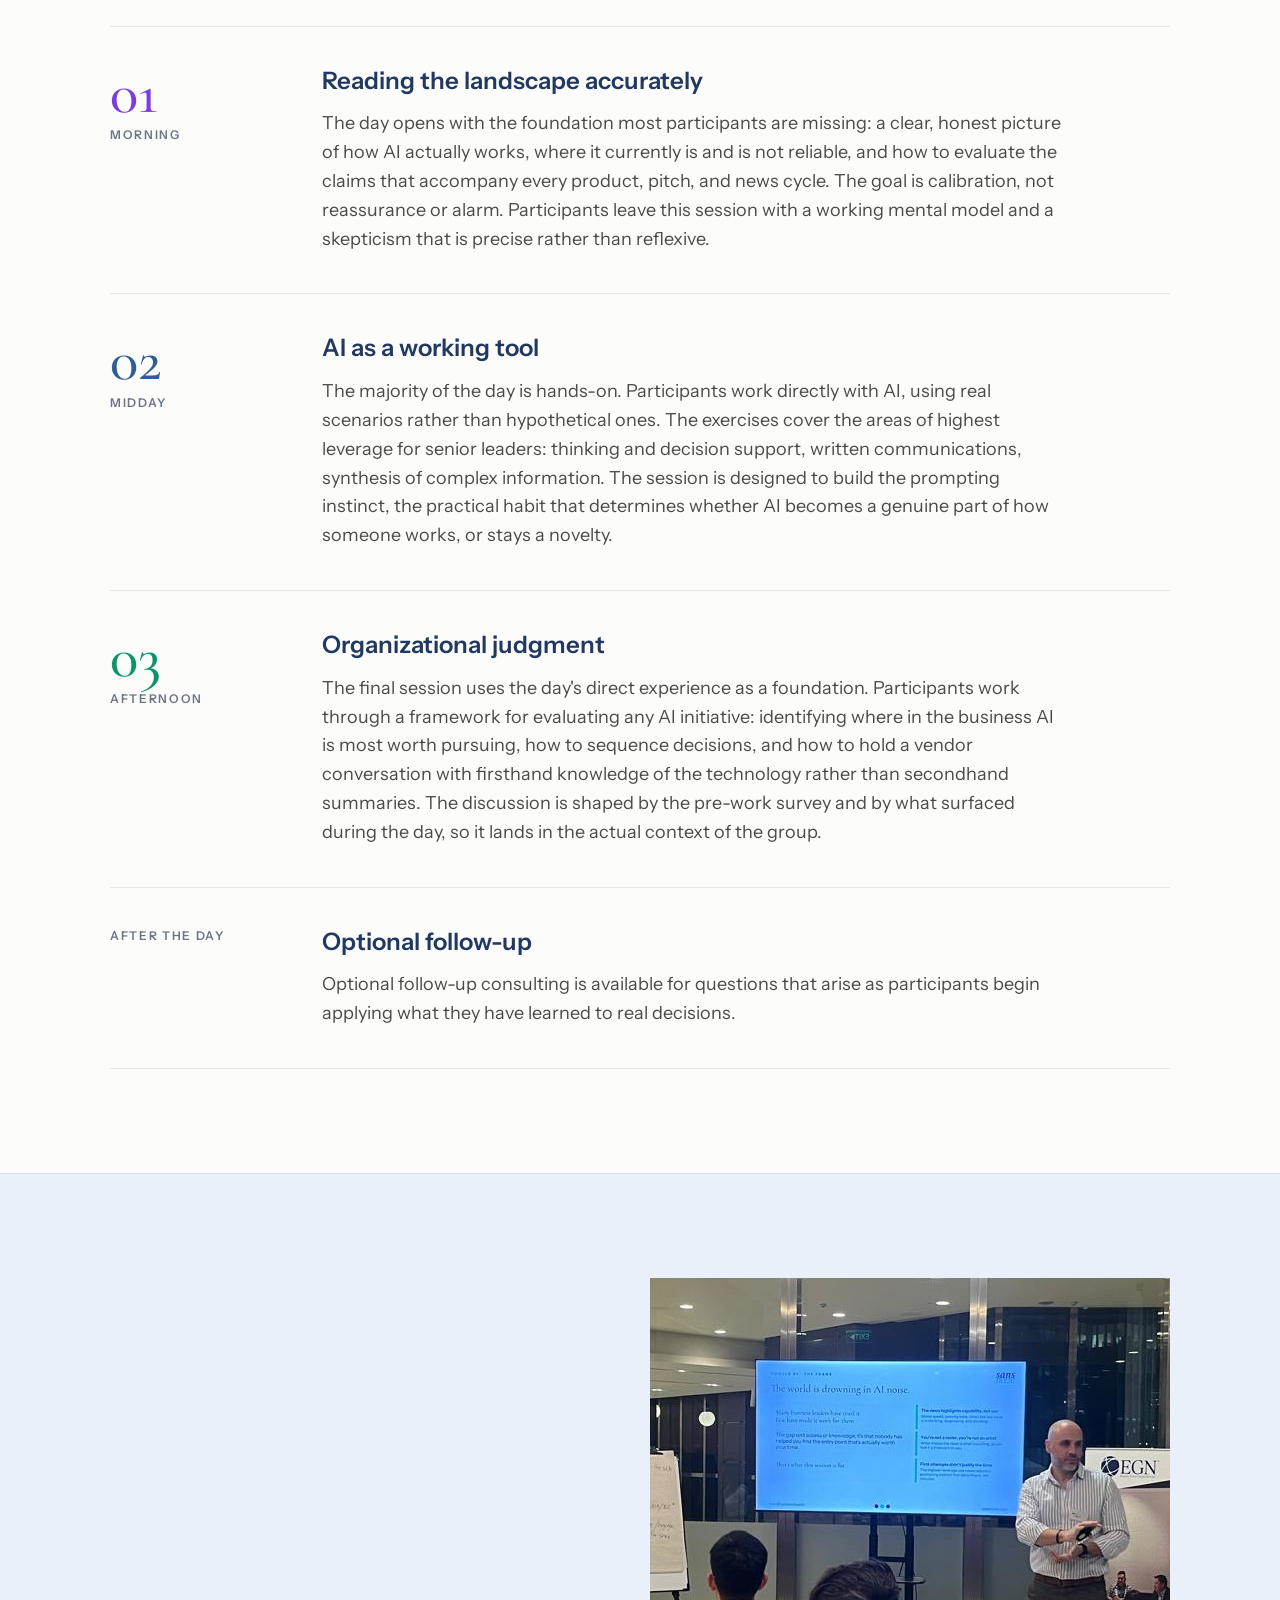
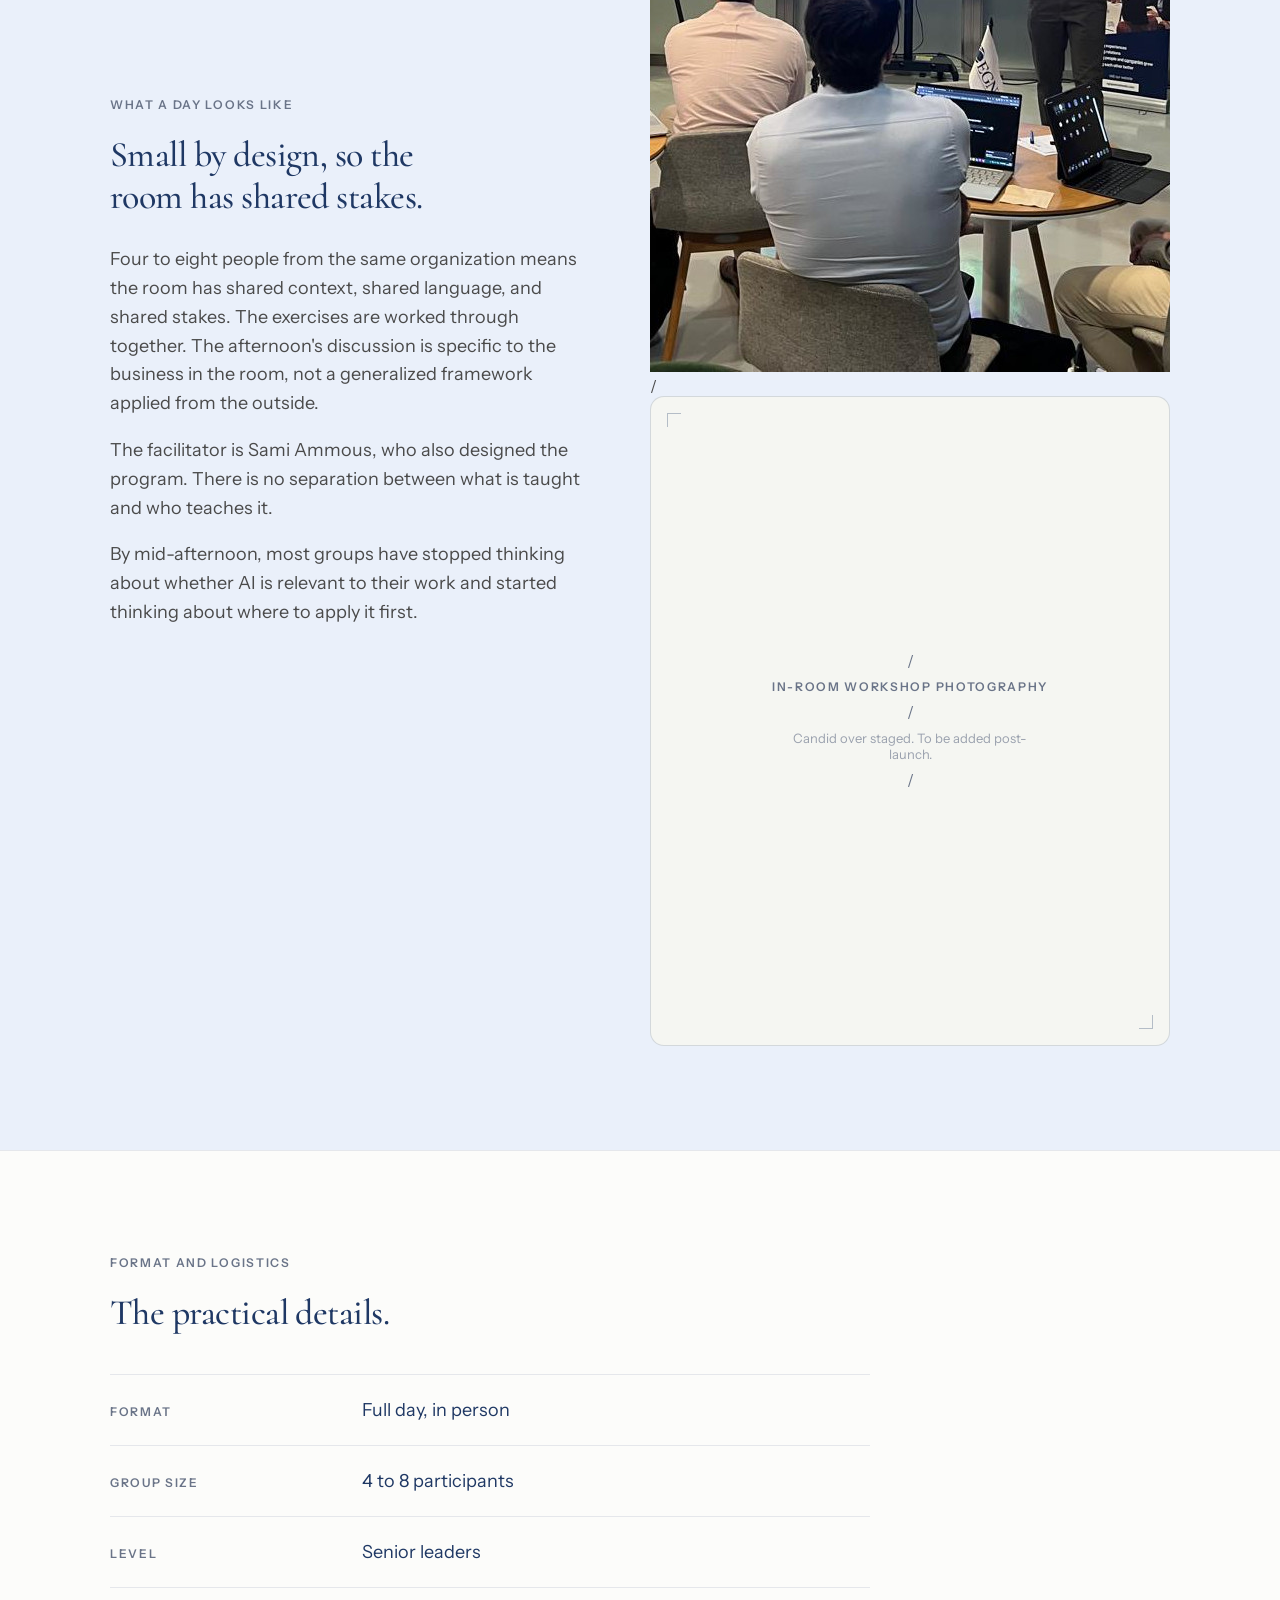
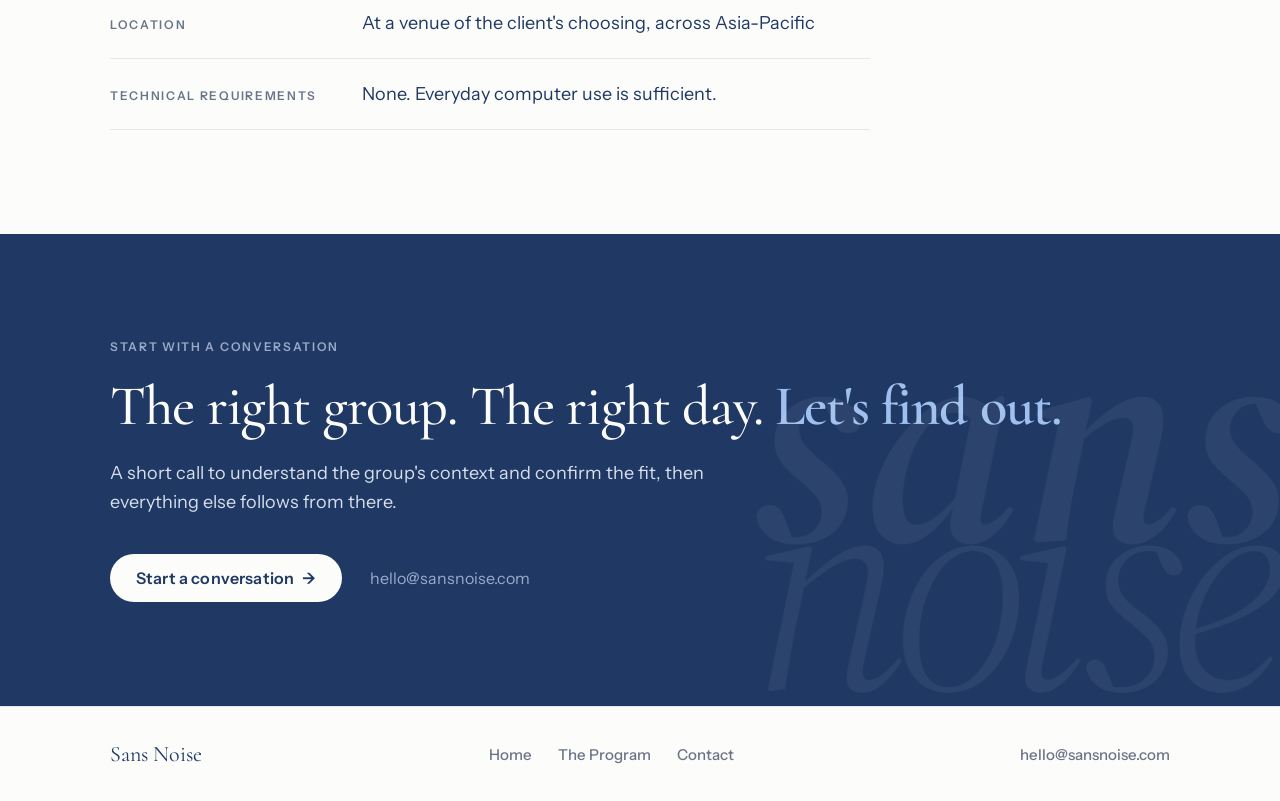
==== commit ad33010a: "Update program.html" ====
--- a/program.html
+++ b/program.html
@@ -185,10 +185,11 @@
             </div>
           </div>
           <div class="reveal">
-            <div class="photo-slot ratio-portrait">
-              <span class="ps-label">In-room workshop photography</span>
-              <span class="ps-note">Candid over staged. To be added post-launch.</span>
-            </div>
+            <img src="assets/vertical-1.jpg" alt="Workshop session in progress" />
+            /<div class="photo-slot ratio-portrait">
+            /  <span class="ps-label">In-room workshop photography</span>
+            /  <span class="ps-note">Candid over staged. To be added post-launch.</span>
+            /</div>
           </div>
         </div>
       </div>
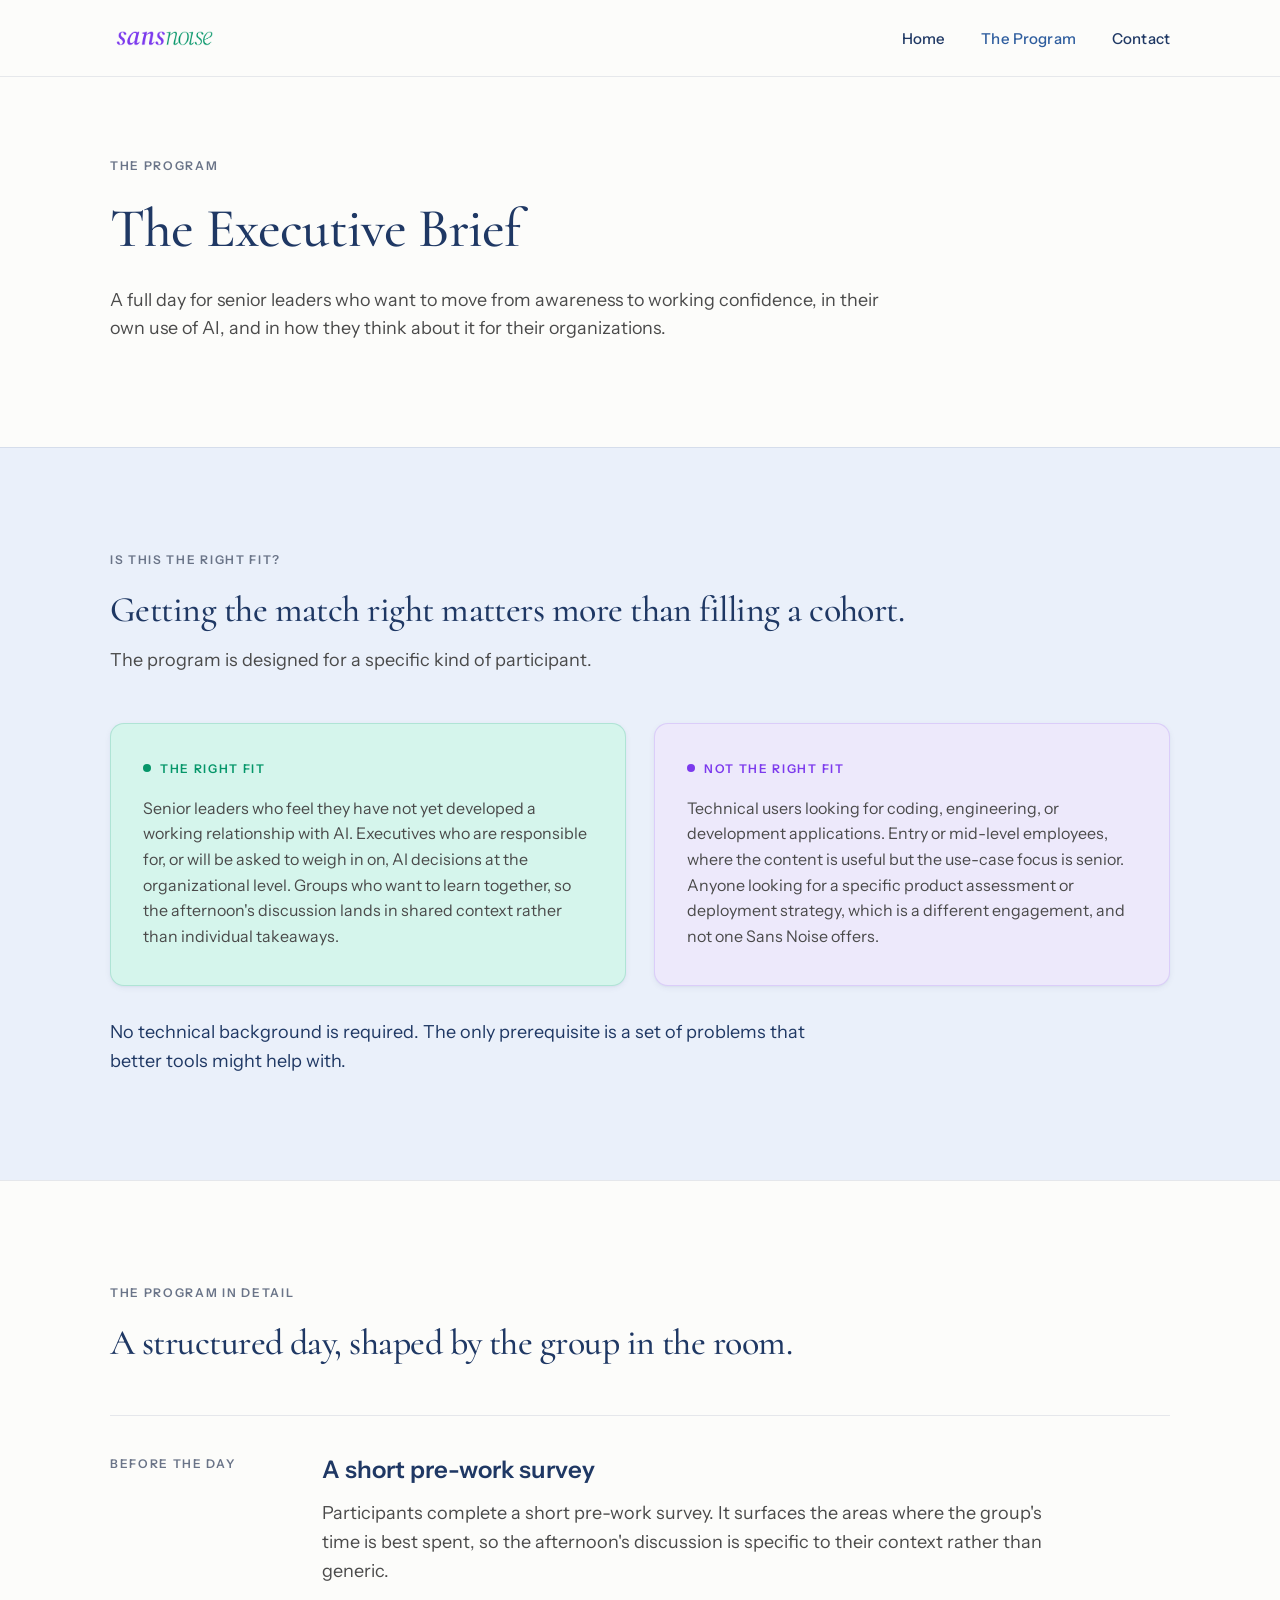
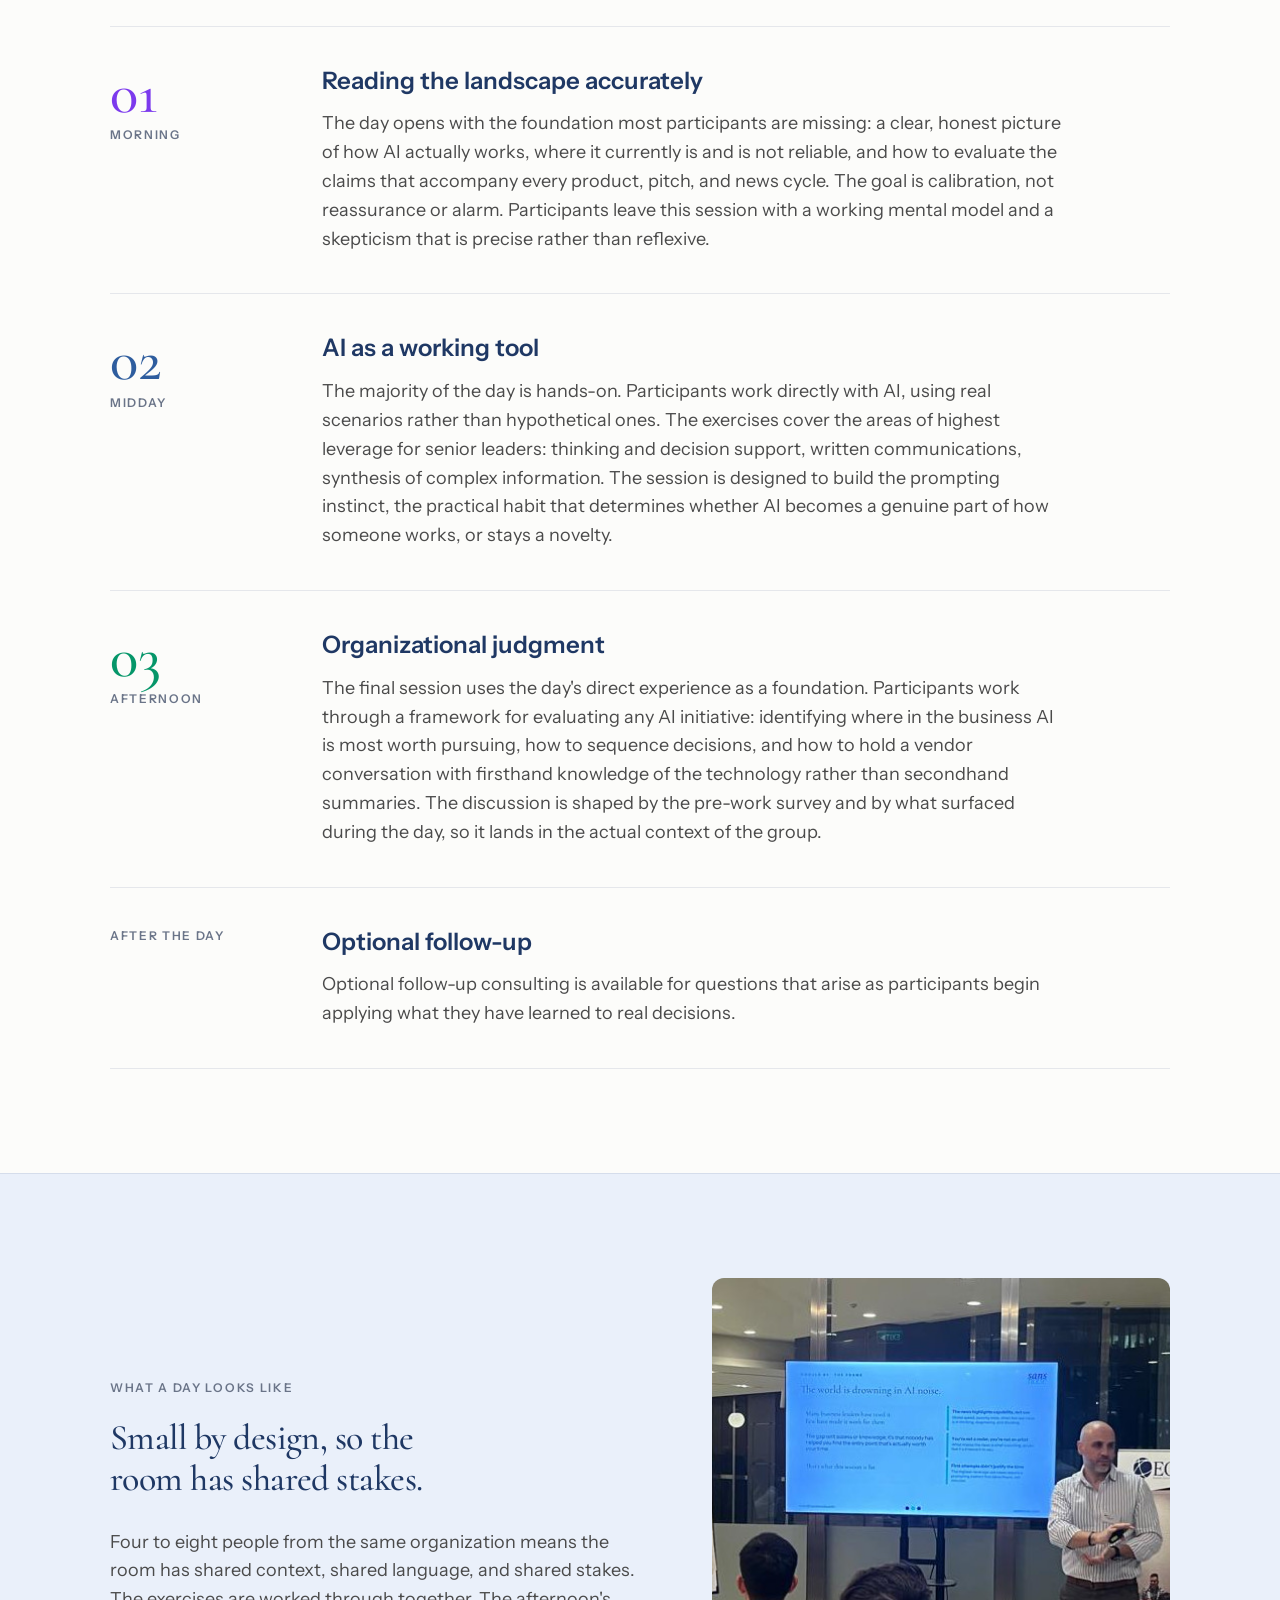
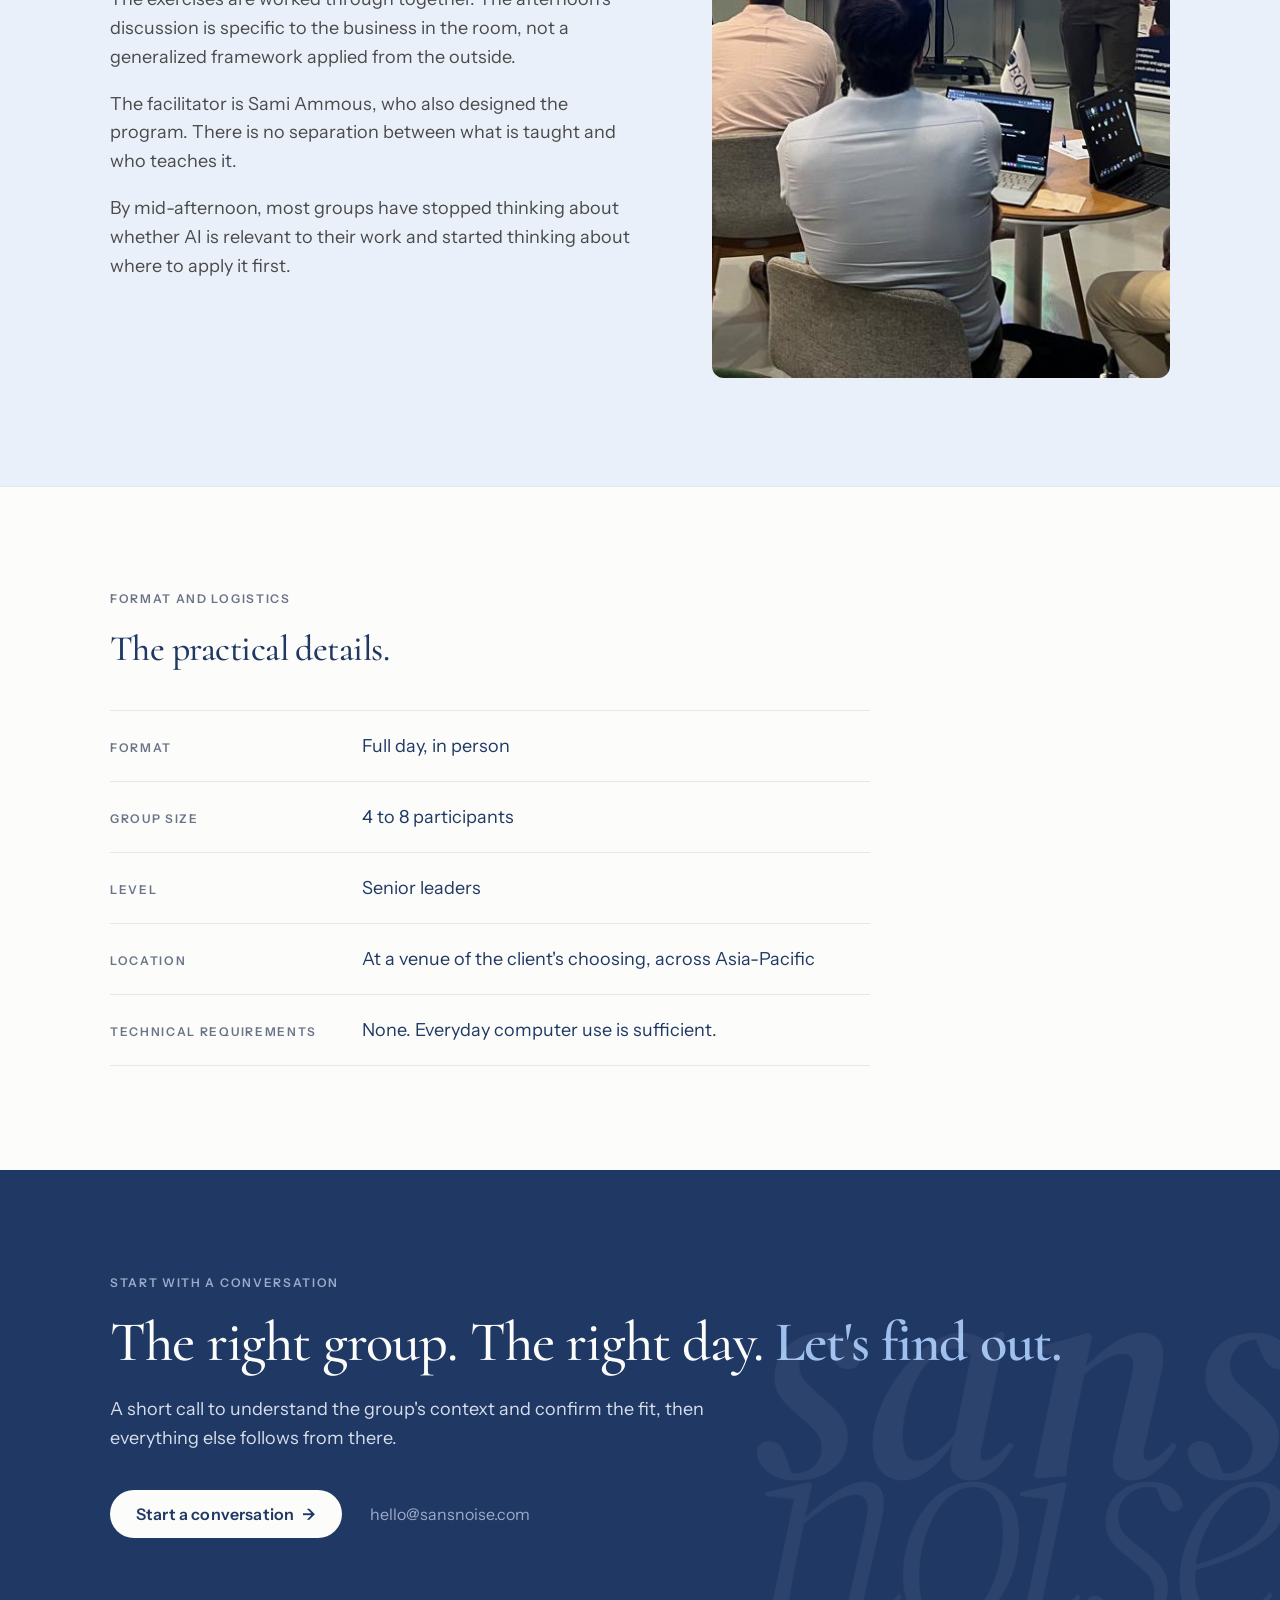
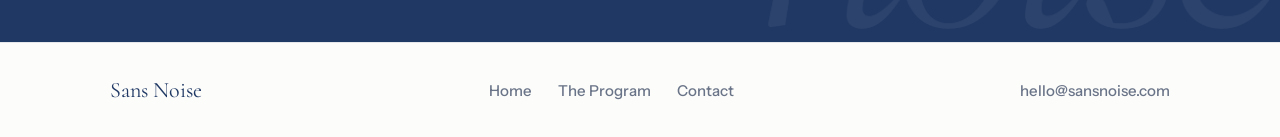
==== commit f4bc4c96: "Update program.html" ====
--- a/program.html
+++ b/program.html
@@ -185,11 +185,8 @@
             </div>
           </div>
           <div class="reveal">
-            <img src="assets/vertical-1.jpg" alt="Workshop session in progress" />
-            /<div class="photo-slot ratio-portrait">
-            /  <span class="ps-label">In-room workshop photography</span>
-            /  <span class="ps-note">Candid over staged. To be added post-launch.</span>
-            /</div>
+            <img src="assets/vertical-1.jpg" alt="Workshop session in progress" style="width:100%; height:700px; object-fit:cover; border-radius:12px;" />
+            
           </div>
         </div>
       </div>
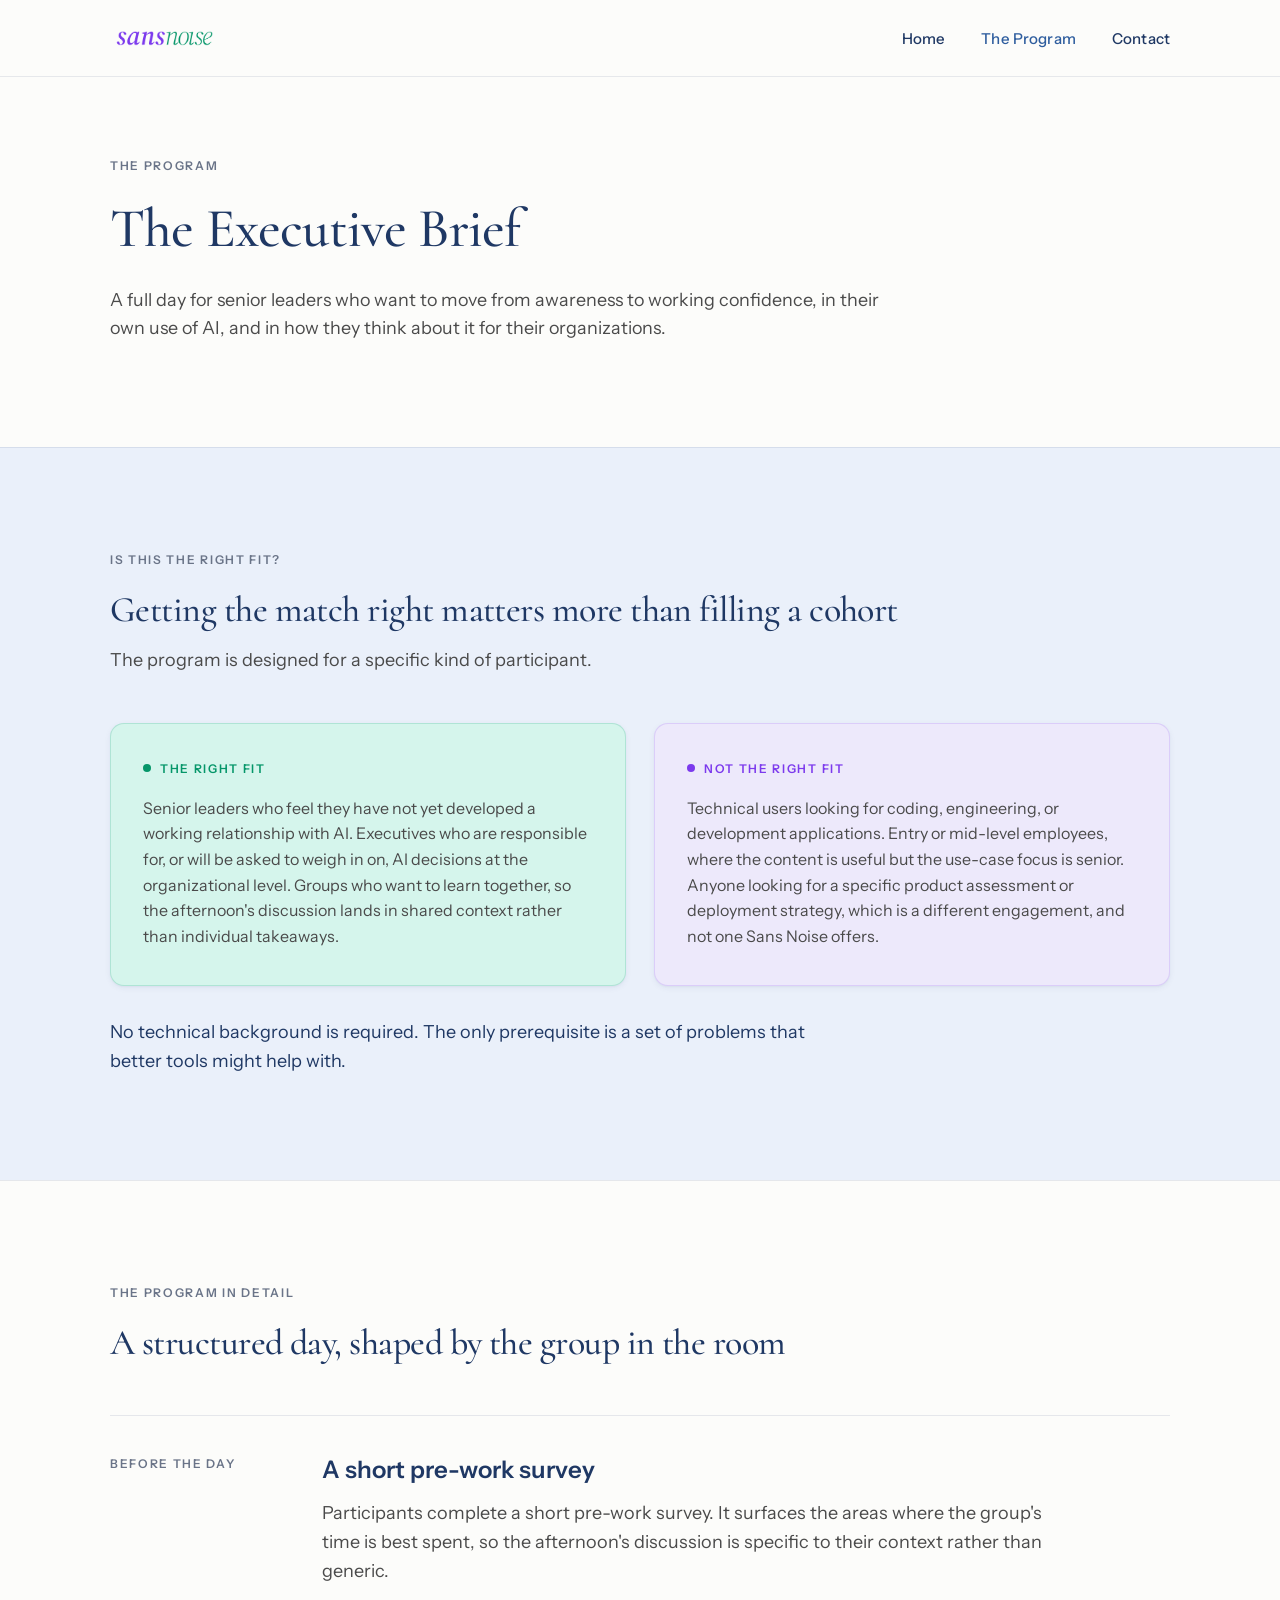
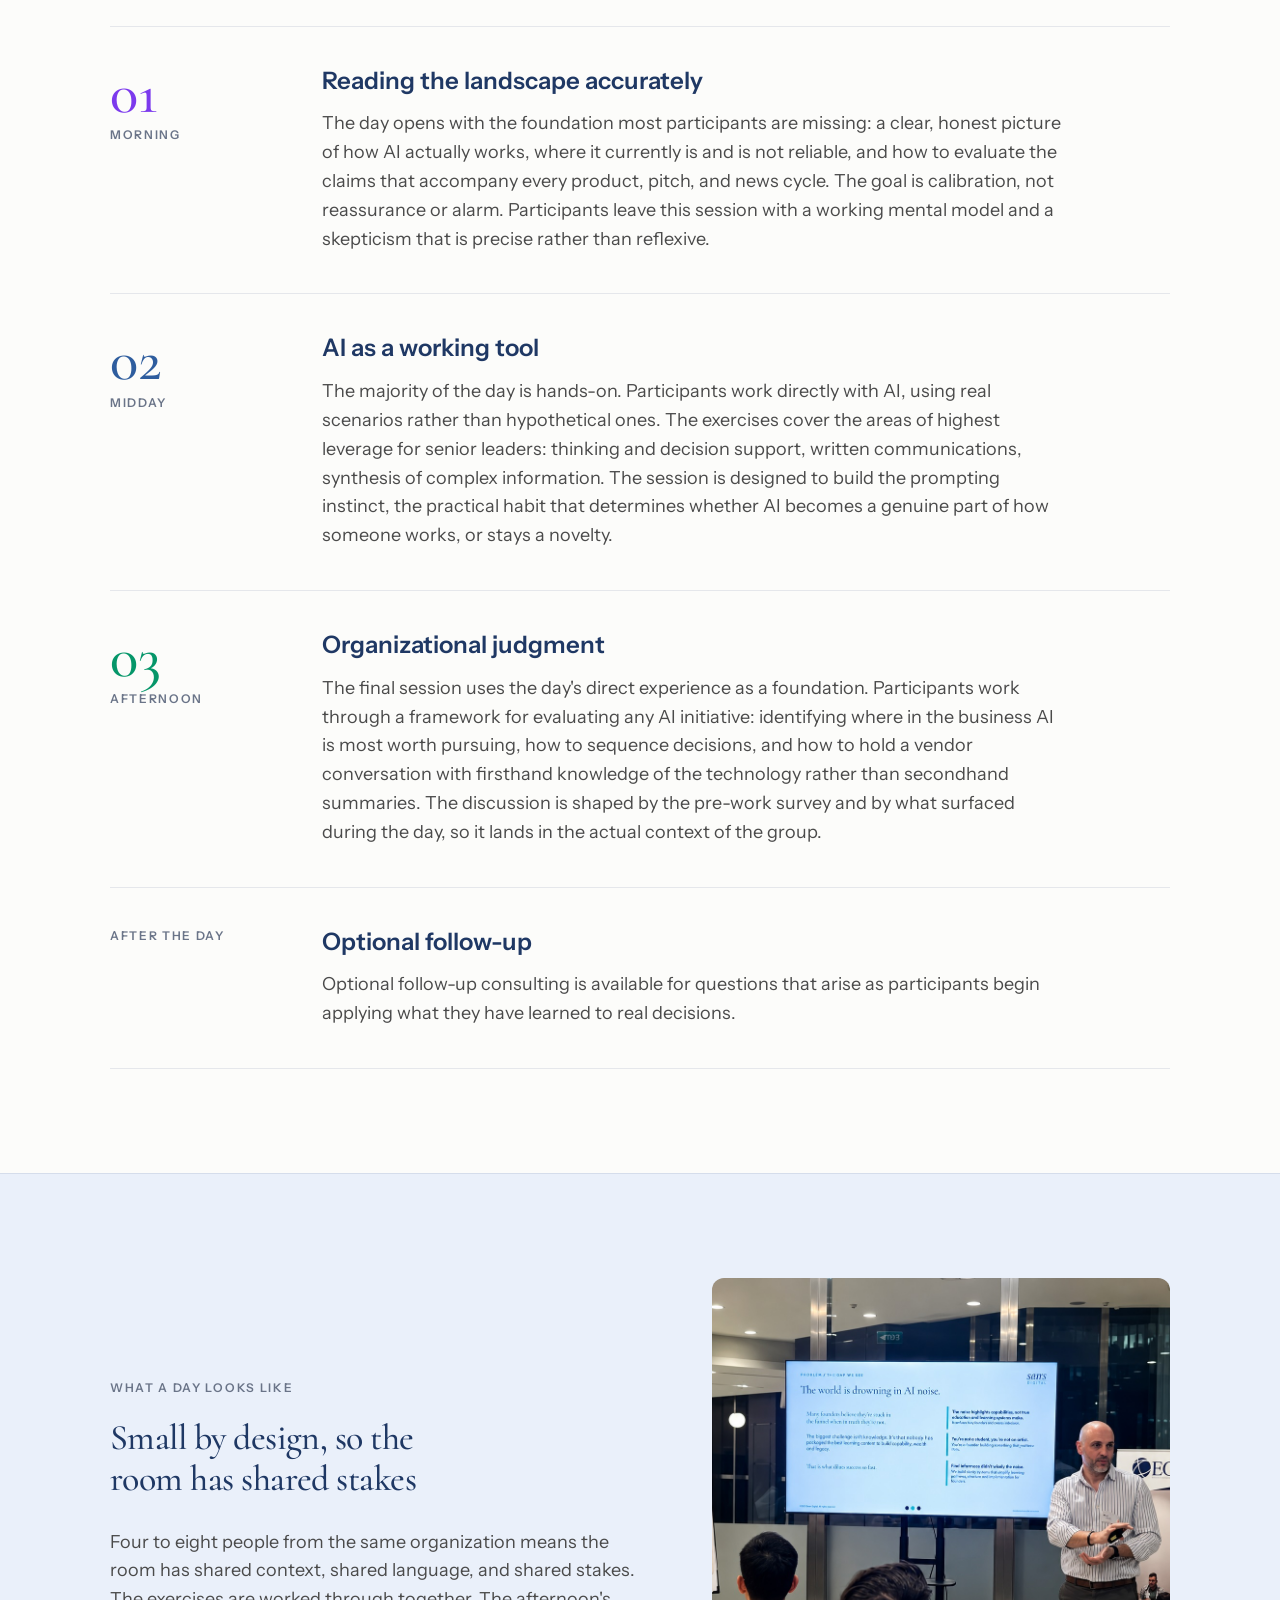
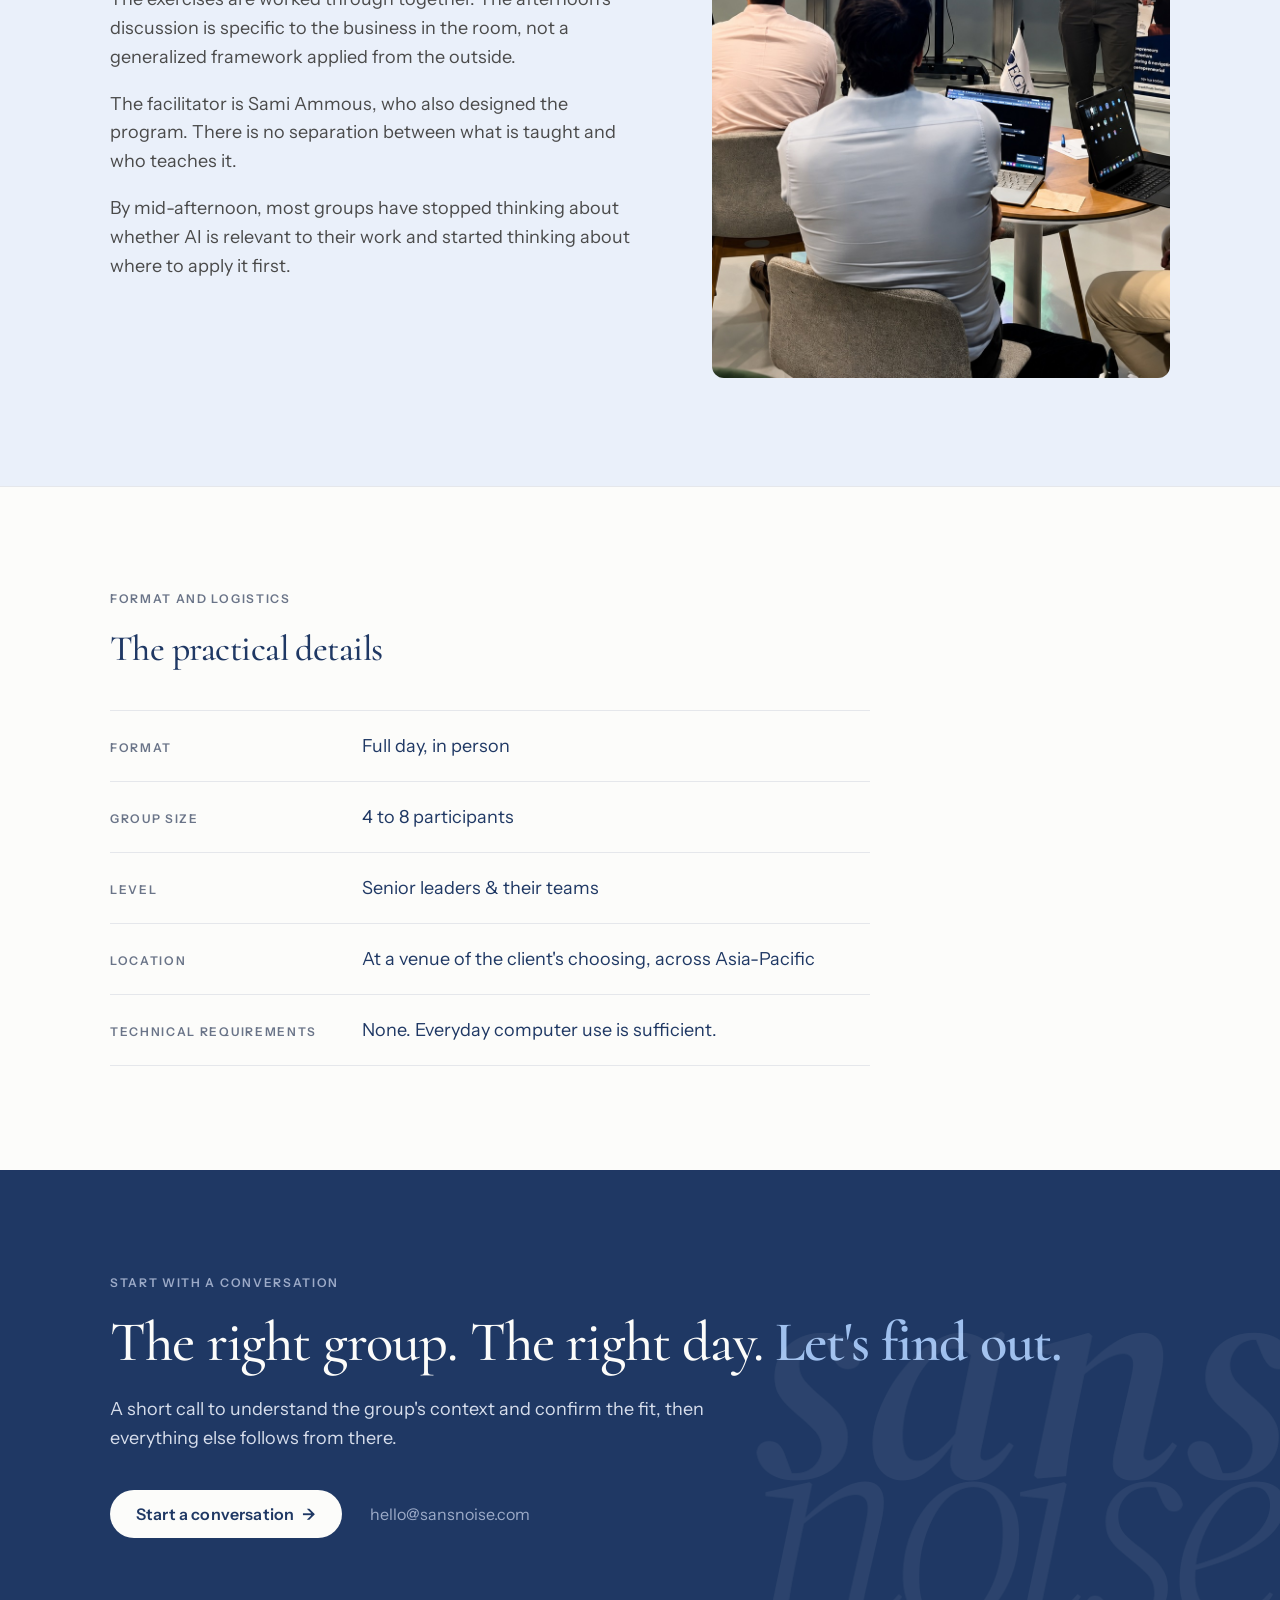
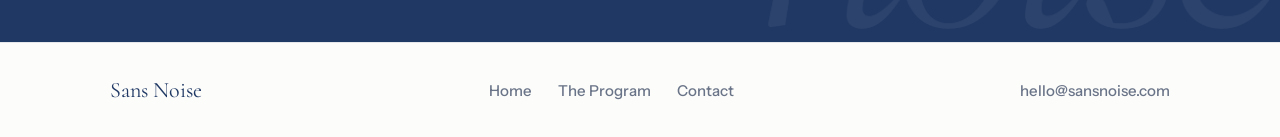
==== commit 34aec4fe: "Update program.html" ====
--- a/program.html
+++ b/program.html
@@ -108,7 +108,7 @@
     <section class="band band--pale fit" data-screen-label="Right Fit">
       <div class="wrap">
         <p class="eyebrow reveal">Is this the right fit?</p>
-        <h2 class="fit__head display-type reveal">Getting the match right matters more than filling a cohort.</h2>
+        <h2 class="fit__head display-type reveal">Getting the match right matters more than filling a cohort</h2>
         <p class="fit__lead reveal">The program is designed for a specific kind of participant.</p>
         <div class="fit__cols">
           <div class="fit__col yes reveal">
@@ -130,7 +130,7 @@
     <section class="band detail" data-screen-label="Program Detail">
       <div class="wrap">
         <p class="eyebrow reveal">The Program in Detail</p>
-        <h2 class="detail__head display-type reveal">A structured day, shaped by the group in the room.</h2>
+        <h2 class="detail__head display-type reveal">A structured day, shaped by the group in the room</h2>
         <div class="phases">
           <article class="phase phase--book reveal">
             <div class="phase__rail"><span class="phase__kicker">Before the day</span></div>
@@ -177,7 +177,7 @@
         <div class="day__grid">
           <div class="reveal">
             <p class="eyebrow">What a Day Looks Like</p>
-            <h2 class="day__head display-type">Small by design, so the room has shared stakes.</h2>
+            <h2 class="day__head display-type">Small by design, so the room has shared stakes</h2>
             <div class="day__body">
               <p>Four to eight people from the same organization means the room has shared context, shared language, and shared stakes. The exercises are worked through together. The afternoon's discussion is specific to the business in the room, not a generalized framework applied from the outside.</p>
               <p>The facilitator is Sami Ammous, who also designed the program. There is no separation between what is taught and who teaches it.</p>
@@ -196,11 +196,11 @@
     <section class="band specs" data-screen-label="Logistics">
       <div class="wrap">
         <p class="eyebrow reveal">Format and Logistics</p>
-        <h2 class="specs__head display-type reveal">The practical details.</h2>
+        <h2 class="specs__head display-type reveal">The practical details</h2>
         <div class="specs__list reveal">
           <div class="spec"><div class="spec__k">Format</div><div class="spec__v">Full day, in person</div></div>
           <div class="spec"><div class="spec__k">Group size</div><div class="spec__v">4 to 8 participants</div></div>
-          <div class="spec"><div class="spec__k">Level</div><div class="spec__v">Senior leaders</div></div>
+          <div class="spec"><div class="spec__k">Level</div><div class="spec__v">Senior leaders & their teams</div></div>
           <div class="spec"><div class="spec__k">Location</div><div class="spec__v">At a venue of the client's choosing, across Asia-Pacific</div></div>
           <div class="spec"><div class="spec__k">Technical requirements</div><div class="spec__v">None. Everyday computer use is sufficient.</div></div>
         </div>
